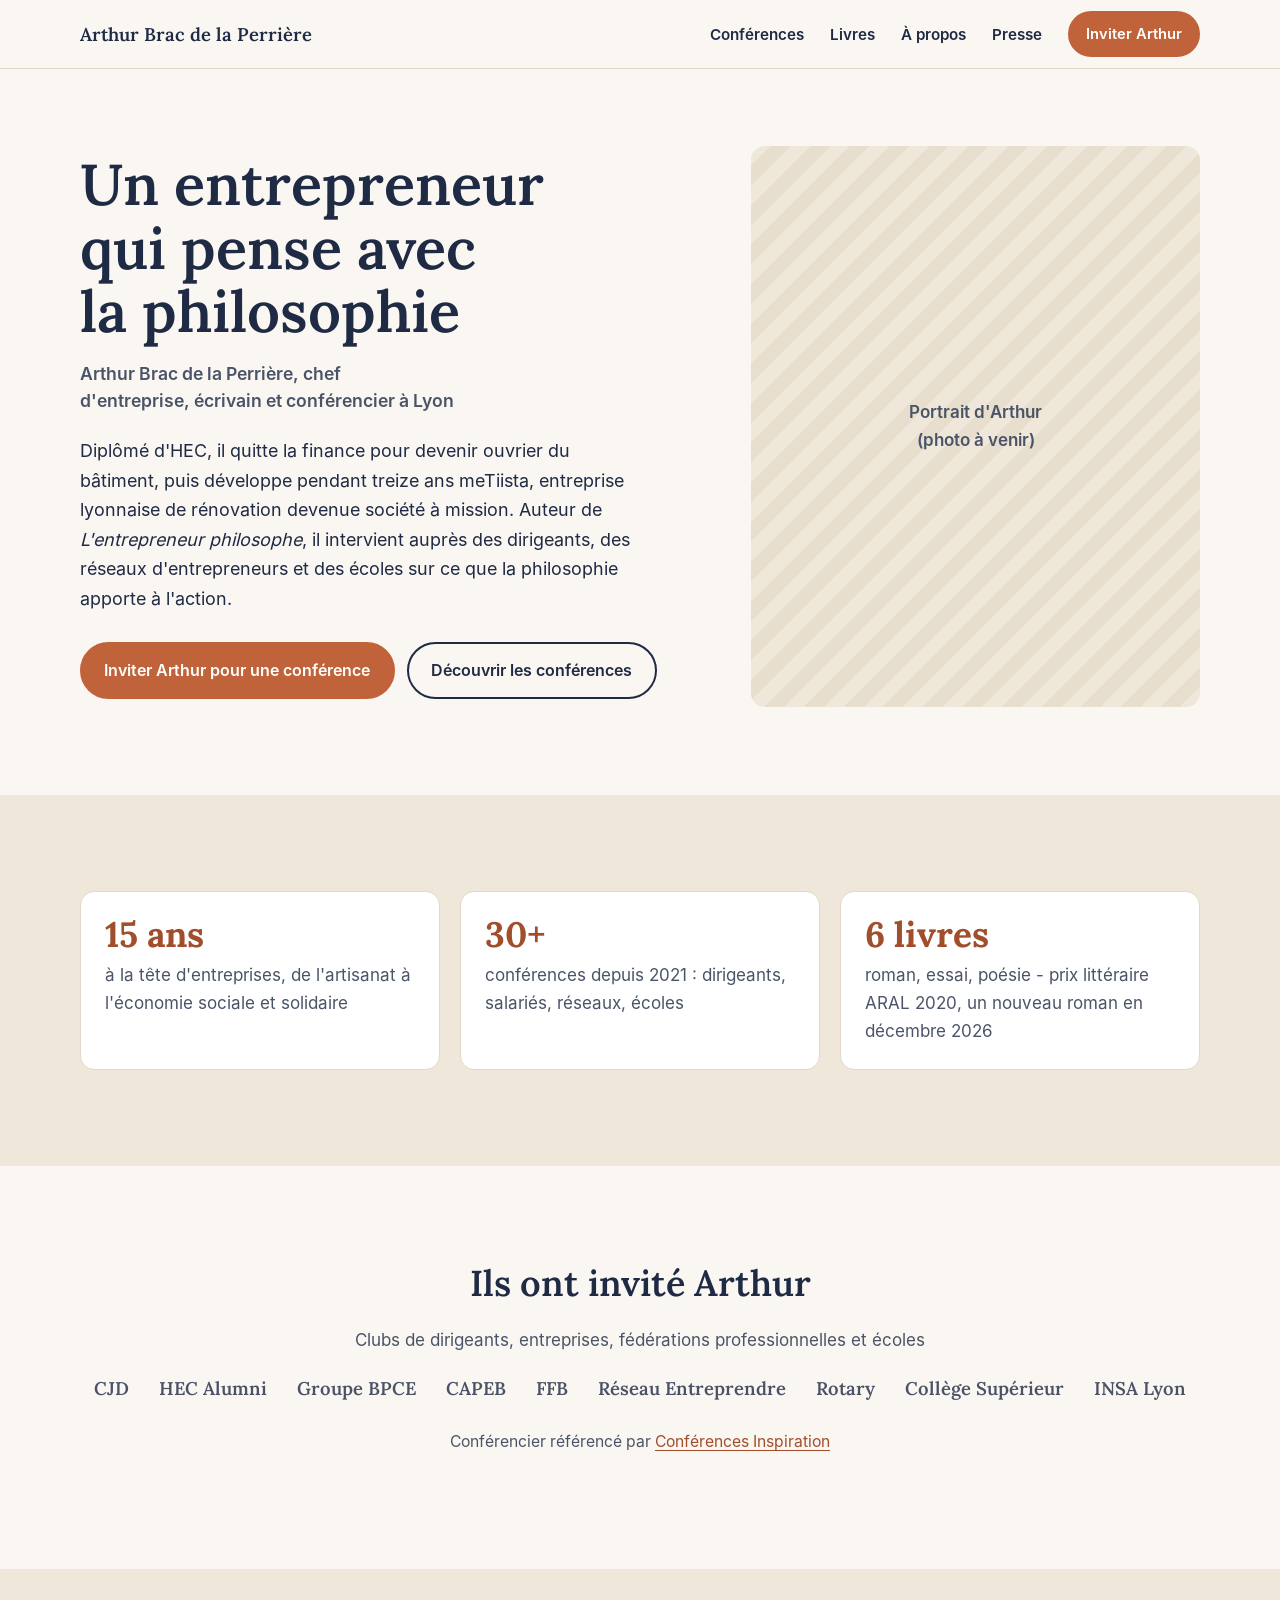
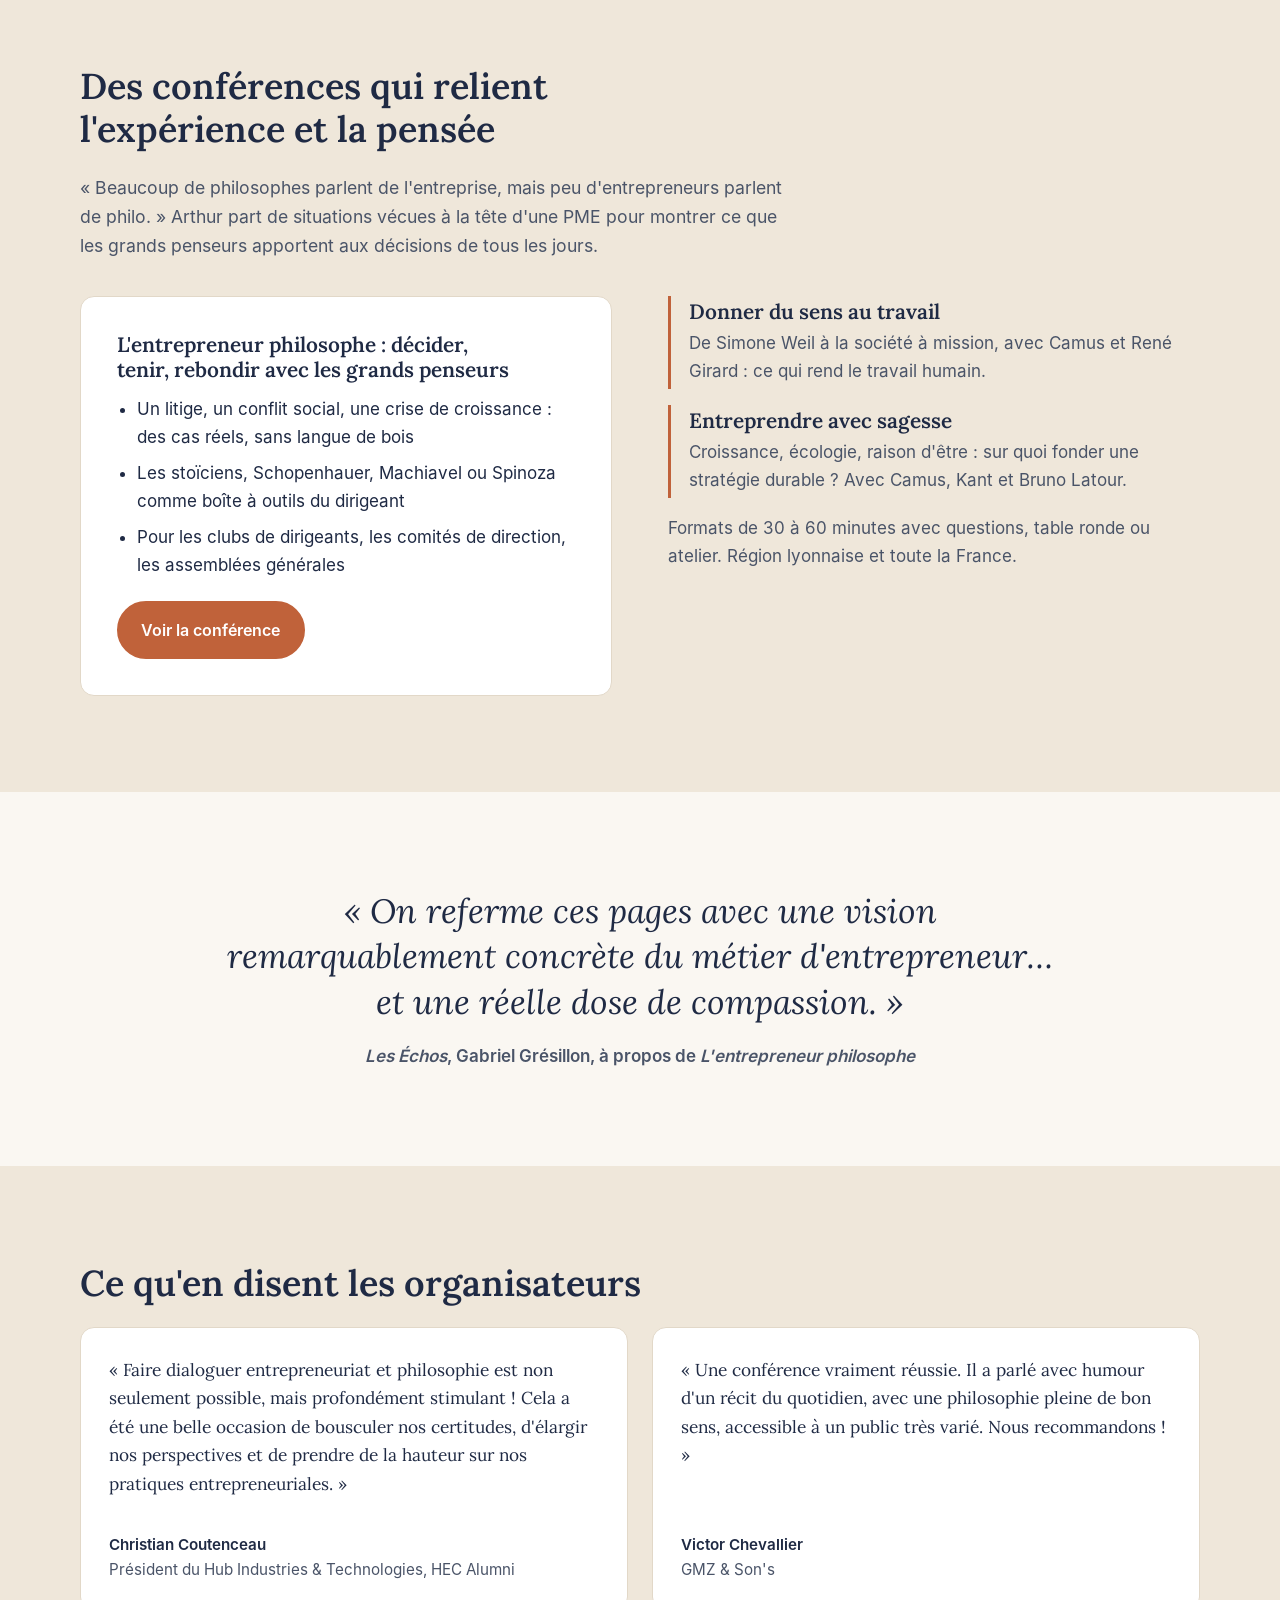
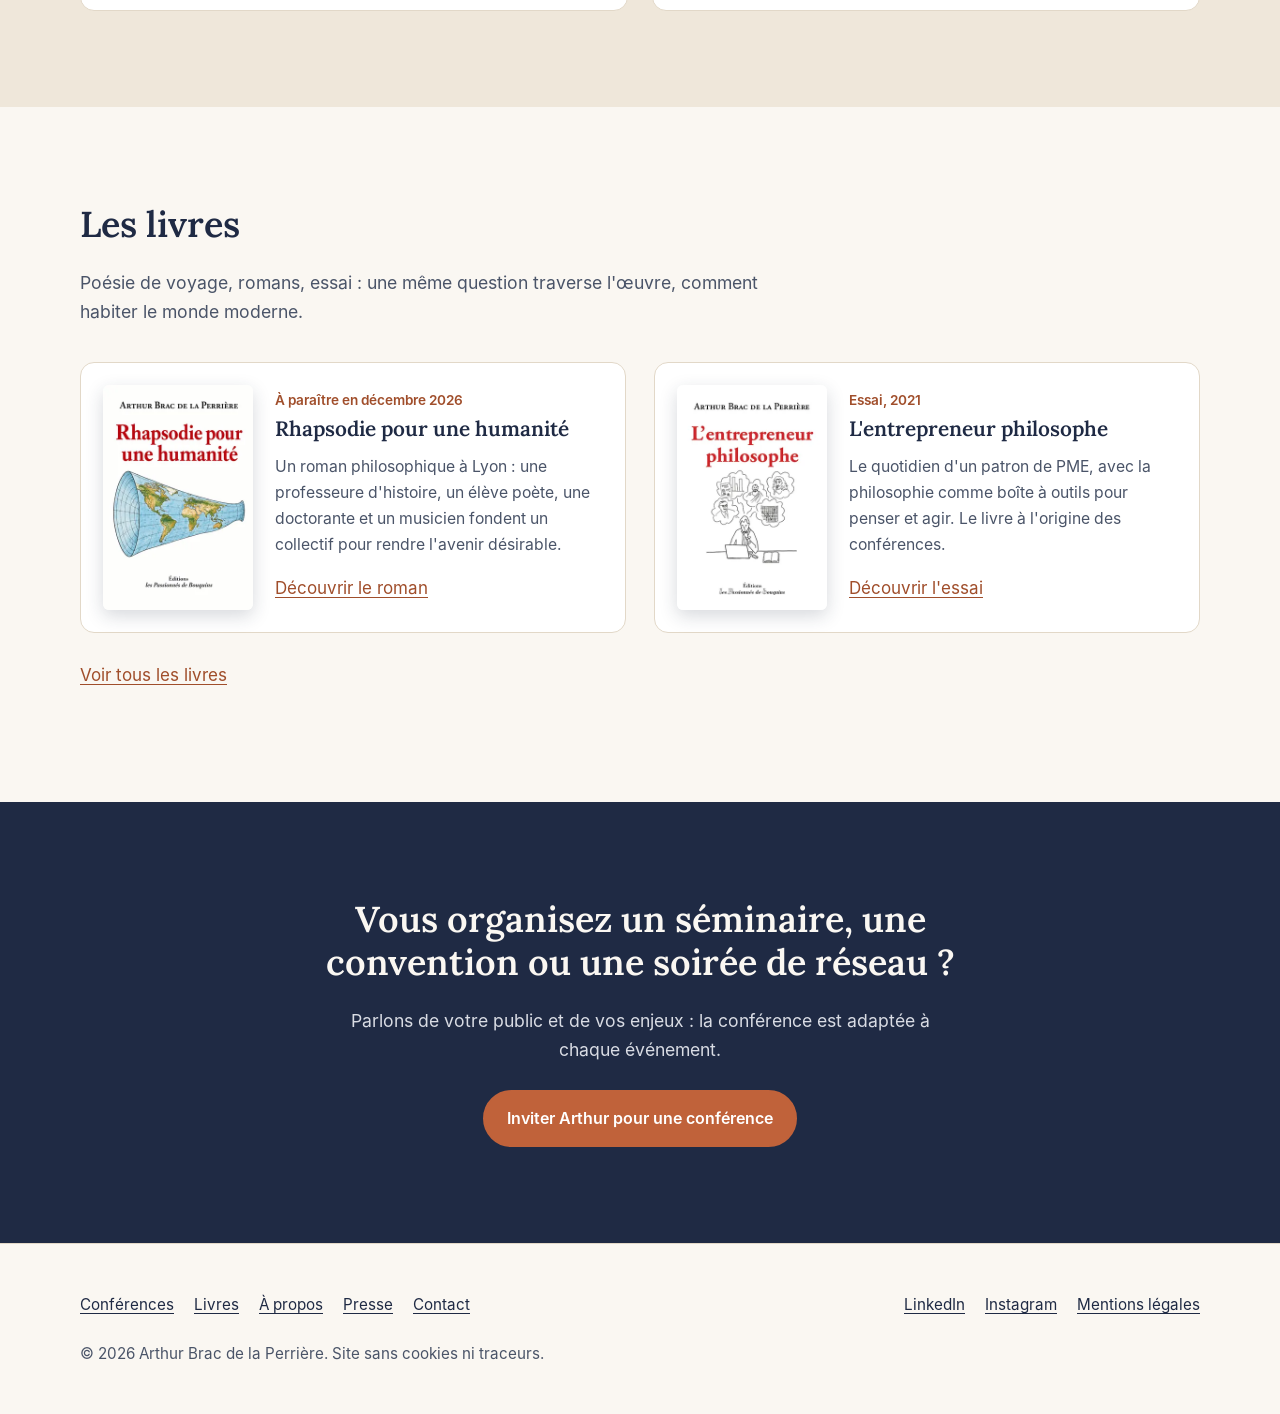
==== index.html @ 1bc0586c "Page d'accueil - première version" ====
<!doctype html>
<html lang="fr">
<head>
  <meta charset="utf-8">
  <meta name="viewport" content="width=device-width, initial-scale=1">
  <title>Arthur Brac de la Perrière - Conférencier philosophie et entreprise, Lyon</title>
  <meta name="description" content="Chef d'entreprise, écrivain et conférencier à Lyon, Arthur Brac de la Perrière intervient auprès des dirigeants et des équipes : philosophie et entreprise, sens au travail, entrepreneuriat.">
  <link rel="canonical" href="https://arthurbrac.fr/">

  <!-- Aperçu sur les réseaux sociaux (Open Graph) -->
  <meta property="og:type" content="website">
  <meta property="og:locale" content="fr_FR">
  <meta property="og:site_name" content="Arthur Brac de la Perrière">
  <meta property="og:title" content="Arthur Brac de la Perrière - Un entrepreneur qui pense avec la philosophie">
  <meta property="og:description" content="Conférences pour les dirigeants et les équipes : philosophie et entreprise, sens au travail, entrepreneuriat. Lyon et toute la France.">
  <meta property="og:url" content="https://arthurbrac.fr/">
  <meta property="og:image" content="https://arthurbrac.fr/assets/img/partage.jpg">
  <meta name="twitter:card" content="summary_large_image">

  <link rel="preload" href="assets/fonts/lora-var.woff" as="font" type="font/woff" crossorigin>
  <link rel="stylesheet" href="assets/css/style.css">
  <link rel="icon" href="assets/img/favicon.svg" type="image/svg+xml">

  <!-- Données structurées pour Google (schema.org) -->
  <script type="application/ld+json">
  {
    "@context": "https://schema.org",
    "@type": "Person",
    "@id": "https://arthurbrac.fr/#arthur",
    "name": "Arthur Brac de la Perrière",
    "url": "https://arthurbrac.fr/",
    "image": "https://arthurbrac.fr/assets/img/portrait.jpg",
    "jobTitle": "Chef d'entreprise, écrivain et conférencier",
    "description": "Entrepreneur, écrivain et conférencier lyonnais. Il intervient auprès des dirigeants, des réseaux d'entrepreneurs et des écoles sur ce que la philosophie apporte à l'action.",
    "alumniOf": { "@type": "CollegeOrUniversity", "name": "HEC Paris" },
    "address": { "@type": "PostalAddress", "addressLocality": "Lyon", "addressCountry": "FR" },
    "award": "Prix littéraire ARAL 2020 pour La pierre intérieure",
    "knowsAbout": ["Philosophie et entreprise", "Sens au travail", "Entrepreneuriat", "Société à mission", "Management"],
    "sameAs": [
      "https://www.linkedin.com/in/arthurbrac/",
      "https://www.instagram.com/arthurbrac/",
      "https://www.babelio.com/auteur/Arthur-Brac-de-La-Perriere/520007",
      "https://www.conferences-inspiration.com/conferenciers/arthur-brac-de-la-perriere/"
    ]
  }
  </script>
</head>
<body>
  <a class="lien-evitement" href="#contenu">Aller au contenu</a>

  <header class="entete">
    <div class="conteneur entete__barre">
      <a class="marque" href="./">Arthur Brac de la Perrière</a>
      <button class="menu-bouton" type="button" aria-expanded="false" aria-controls="menu">Menu</button>
      <nav class="nav" id="menu" aria-label="Menu principal">
        <ul>
          <li><a href="conferences/">Conférences</a></li>
          <li><a href="livres/">Livres</a></li>
          <li><a href="a-propos/">À propos</a></li>
          <li><a href="presse/">Presse</a></li>
          <li><a class="bouton" href="contact/">Inviter Arthur</a></li>
        </ul>
      </nav>
    </div>
  </header>

  <main id="contenu">

    <!-- 1. Héros -->
    <section class="heros">
      <div class="conteneur heros__grille">
        <div>
          <p class="heros__accroche">Un entrepreneur qui pense avec la philosophie</p>
          <h1>Arthur Brac de la Perrière, chef d'entreprise, écrivain et conférencier à Lyon</h1>
          <p class="heros__texte">Diplômé d'HEC, il quitte la finance pour devenir ouvrier du bâtiment, puis développe pendant treize ans meTiista, entreprise lyonnaise de rénovation devenue société à mission. Auteur de <em>L'entrepreneur philosophe</em>, il intervient auprès des dirigeants, des réseaux d'entrepreneurs et des écoles sur ce que la philosophie apporte à l'action.</p>
          <div class="heros__actions">
            <a class="bouton" href="contact/">Inviter Arthur pour une conférence</a>
            <a class="bouton bouton--secondaire" href="conferences/">Découvrir les conférences</a>
          </div>
        </div>
        <div class="heros__portrait">
          <!-- PHOTO : remplacer ce bloc par <img src="assets/img/portrait.webp" alt="Portrait d'Arthur Brac de la Perrière" width="800" height="1000"> -->
          <div class="provisoire" role="img" aria-label="Emplacement du portrait">Portrait d'Arthur<br>(photo à venir)</div>
        </div>
      </div>
    </section>

    <!-- 2. Chiffres clés -->
    <section class="section section--sable" aria-labelledby="titre-chiffres">
      <div class="conteneur">
        <h2 id="titre-chiffres" class="visuellement-cache">En quelques chiffres</h2>
        <ul class="chiffres">
          <li><strong>15 ans</strong><span>à la tête d'entreprises, de l'artisanat à l'économie sociale et solidaire</span></li>
          <li><strong>30+</strong><span>conférences depuis 2021 : dirigeants, salariés, réseaux, écoles</span></li>
          <li><strong>6 livres</strong><span>roman, essai, poésie - prix littéraire ARAL 2020, un nouveau roman en décembre 2026</span></li>
        </ul>
      </div>
    </section>

    <!-- 3. Références -->
    <section class="section references" aria-labelledby="titre-references">
      <div class="conteneur">
        <h2 id="titre-references">Ils ont invité Arthur</h2>
        <p>Clubs de dirigeants, entreprises, fédérations professionnelles et écoles</p>
        <ul>
          <li>CJD</li>
          <li>HEC Alumni</li>
          <li>Groupe BPCE</li>
          <li>CAPEB</li>
          <li>FFB</li>
          <li>Réseau Entreprendre</li>
          <li>Rotary</li>
          <li>Collège Supérieur</li>
          <li>INSA Lyon</li>
        </ul>
        <p class="caution">Conférencier référencé par <a href="https://www.conferences-inspiration.com/conferenciers/arthur-brac-de-la-perriere/" rel="noopener">Conférences Inspiration</a></p>
      </div>
    </section>

    <!-- 4. Conférences -->
    <section class="section section--sable" aria-labelledby="titre-conferences">
      <div class="conteneur">
        <div class="section__intro">
          <h2 id="titre-conferences">Des conférences qui relient l'expérience et la pensée</h2>
          <p>« Beaucoup de philosophes parlent de l'entreprise, mais peu d'entrepreneurs parlent de philo. » Arthur part de situations vécues à la tête d'une PME pour montrer ce que les grands penseurs apportent aux décisions de tous les jours.</p>
        </div>
        <div class="phare">
          <article class="phare__carte">
            <h3>L'entrepreneur philosophe : décider, tenir, rebondir avec les grands penseurs</h3>
            <ul>
              <li>Un litige, un conflit social, une crise de croissance : des cas réels, sans langue de bois</li>
              <li>Les stoïciens, Schopenhauer, Machiavel ou Spinoza comme boîte à outils du dirigeant</li>
              <li>Pour les clubs de dirigeants, les comités de direction, les assemblées générales</li>
            </ul>
            <a class="bouton" href="conferences/">Voir la conférence</a>
          </article>
          <div class="autres">
            <article>
              <h3>Donner du sens au travail</h3>
              <p>De Simone Weil à la société à mission, avec Camus et René Girard : ce qui rend le travail humain.</p>
            </article>
            <article>
              <h3>Entreprendre avec sagesse</h3>
              <p>Croissance, écologie, raison d'être : sur quoi fonder une stratégie durable ? Avec Camus, Kant et Bruno Latour.</p>
            </article>
            <p>Formats de 30 à 60 minutes avec questions, table ronde ou atelier. Région lyonnaise et toute la France.</p>
          </div>
        </div>
      </div>
    </section>

    <!-- 5. Citation presse -->
    <section class="section" aria-label="Ce qu'en dit la presse">
      <figure class="conteneur citation">
        <blockquote>
          <p>« On referme ces pages avec une vision remarquablement concrète du métier d'entrepreneur… et une réelle dose de compassion. »</p>
        </blockquote>
        <figcaption><cite>Les Échos</cite>, Gabriel Grésillon, à propos de <em>L'entrepreneur philosophe</em></figcaption>
      </figure>
    </section>

    <!-- 6. Témoignages -->
    <section class="section section--sable" aria-labelledby="titre-temoignages">
      <div class="conteneur">
        <h2 id="titre-temoignages">Ce qu'en disent les organisateurs</h2>
        <div class="temoignages">
          <figure class="temoignage">
            <blockquote><p>« Faire dialoguer entrepreneuriat et philosophie est non seulement possible, mais profondément stimulant ! Cela a été une belle occasion de bousculer nos certitudes, d'élargir nos perspectives et de prendre de la hauteur sur nos pratiques entrepreneuriales. »</p></blockquote>
            <figcaption><strong>Christian Coutenceau</strong>Président du Hub Industries &amp; Technologies, HEC Alumni</figcaption>
          </figure>
          <figure class="temoignage">
            <blockquote><p>« Une conférence vraiment réussie. Il a parlé avec humour d'un récit du quotidien, avec une philosophie pleine de bon sens, accessible à un public très varié. Nous recommandons ! »</p></blockquote>
            <figcaption><strong>Victor Chevallier</strong>GMZ &amp; Son's</figcaption>
          </figure>
        </div>
      </div>
    </section>

    <!-- 7. Livres -->
    <section class="section" aria-labelledby="titre-livres">
      <div class="conteneur">
        <div class="section__intro">
          <h2 id="titre-livres">Les livres</h2>
          <p>Poésie de voyage, romans, essai : une même question traverse l'œuvre, comment habiter le monde moderne.</p>
        </div>
        <div class="livres-apercu">
          <article class="livre-carte">
            <img src="assets/img/livres/rhapsodie-pour-une-humanite-320.webp" alt="Couverture de Rhapsodie pour une humanité" width="320" height="480" loading="lazy">
            <div>
              <span class="etiquette">À paraître en décembre 2026</span>
              <h3>Rhapsodie pour une humanité</h3>
              <p>Un roman philosophique à Lyon : une professeure d'histoire, un élève poète, une doctorante et un musicien fondent un collectif pour rendre l'avenir désirable.</p>
              <a href="livres/rhapsodie-pour-une-humanite/">Découvrir le roman</a>
            </div>
          </article>
          <article class="livre-carte">
            <img src="assets/img/livres/l-entrepreneur-philosophe-320.webp" alt="Couverture de L'entrepreneur philosophe" width="320" height="480" loading="lazy">
            <div>
              <span class="etiquette">Essai, 2021</span>
              <h3>L'entrepreneur philosophe</h3>
              <p>Le quotidien d'un patron de PME, avec la philosophie comme boîte à outils pour penser et agir. Le livre à l'origine des conférences.</p>
              <a href="livres/l-entrepreneur-philosophe/">Découvrir l'essai</a>
            </div>
          </article>
        </div>
        <p style="margin-top:28px"><a href="livres/">Voir tous les livres</a></p>
      </div>
    </section>

    <!-- 8. Appel final -->
    <section class="section appel" aria-labelledby="titre-appel">
      <div class="conteneur">
        <h2 id="titre-appel">Vous organisez un séminaire, une convention ou une soirée de réseau ?</h2>
        <p>Parlons de votre public et de vos enjeux : la conférence est adaptée à chaque événement.</p>
        <a class="bouton" href="contact/">Inviter Arthur pour une conférence</a>
      </div>
    </section>

  </main>

  <footer class="pied">
    <div class="conteneur">
      <div class="pied__grille">
        <ul>
          <li><a href="conferences/">Conférences</a></li>
          <li><a href="livres/">Livres</a></li>
          <li><a href="a-propos/">À propos</a></li>
          <li><a href="presse/">Presse</a></li>
          <li><a href="contact/">Contact</a></li>
        </ul>
        <ul>
          <li><a href="https://www.linkedin.com/in/arthurbrac/" rel="noopener">LinkedIn</a></li>
          <li><a href="https://www.instagram.com/arthurbrac/" rel="noopener">Instagram</a></li>
          <li><a href="mentions-legales/">Mentions légales</a></li>
        </ul>
      </div>
      <p class="pied__mention">© 2026 Arthur Brac de la Perrière. Site sans cookies ni traceurs.</p>
    </div>
  </footer>

  <script src="assets/js/menu.js" defer></script>
</body>
</html>
---- assets/css/style.css ----
/* =========================================================
   Site d'Arthur Brac de la Perrière - feuille de style
   Pour changer une couleur du site : modifier les valeurs
   dans le bloc :root ci-dessous, elles s'appliquent partout.
   ========================================================= */

@font-face {
  font-family: "Lora";
  src: url("../fonts/lora-var.woff") format("woff");
  font-weight: 400 700;
  font-style: normal;
  font-display: swap;
}
@font-face {
  font-family: "Lora";
  src: url("../fonts/lora-italic-var.woff") format("woff");
  font-weight: 400 700;
  font-style: italic;
  font-display: swap;
}
@font-face {
  font-family: "Inter";
  src: url("../fonts/inter-400.woff") format("woff");
  font-weight: 400;
  font-style: normal;
  font-display: swap;
}
@font-face {
  font-family: "Inter";
  src: url("../fonts/inter-600.woff") format("woff");
  font-weight: 600;
  font-style: normal;
  font-display: swap;
}

:root {
  --papier: #FAF7F2;      /* fond général */
  --sable: #EFE7DA;       /* fond des sections alternées */
  --encre: #1F2A44;       /* texte et titres */
  --encre-douce: #4A5468; /* texte secondaire */
  --accent: #C0623A;      /* terracotta : boutons et liens forts */
  --accent-fonce: #A04E2B;
  --trait: #E2D8C8;       /* filets et bordures */
  --blanc: #FFFFFF;

  --serif: "Lora", Georgia, "Times New Roman", serif;
  --sans: "Inter", system-ui, -apple-system, "Segoe UI", Roboto, Arial, sans-serif;

  --largeur: 1120px;
  --rayon: 14px;
}

*, *::before, *::after { box-sizing: border-box; }

html { -webkit-text-size-adjust: 100%; scroll-behavior: smooth; }
@media (prefers-reduced-motion: reduce) { html { scroll-behavior: auto; } }

body {
  margin: 0;
  background: var(--papier);
  color: var(--encre);
  font-family: var(--sans);
  font-size: 1.0625rem;
  line-height: 1.65;
}

img { max-width: 100%; height: auto; display: block; }

a { color: var(--accent-fonce); text-underline-offset: 3px; }
a:hover { color: var(--accent); }

:focus-visible { outline: 3px solid var(--accent); outline-offset: 3px; border-radius: 4px; }

h1, h2, h3 {
  font-family: var(--serif);
  font-weight: 600;
  line-height: 1.2;
  color: var(--encre);
  margin: 0 0 0.6em;
  text-wrap: balance;
}
h2 { font-size: clamp(1.6rem, 1.2rem + 1.6vw, 2.25rem); }
h3 { font-size: 1.3rem; }
p { margin: 0 0 1em; }

.conteneur { width: min(var(--largeur), 100% - 32px); margin-inline: auto; }

.lien-evitement {
  position: absolute; left: -999px; top: 8px;
  background: var(--encre); color: var(--blanc); padding: 8px 14px; border-radius: 8px; z-index: 100;
}
.lien-evitement:focus { left: 8px; }

/* ---------- Boutons ---------- */
.bouton {
  display: inline-block;
  font-family: var(--sans);
  font-weight: 600;
  font-size: 1rem;
  text-decoration: none;
  padding: 0.85em 1.4em;
  border-radius: 999px;
  border: 2px solid var(--accent);
  background: var(--accent);
  color: var(--blanc);
  transition: background 0.15s, border-color 0.15s;
}
.bouton:hover { background: var(--accent-fonce); border-color: var(--accent-fonce); color: var(--blanc); }
.bouton--secondaire { background: transparent; color: var(--encre); border-color: var(--encre); }
.bouton--secondaire:hover { background: var(--encre); border-color: var(--encre); color: var(--blanc); }

/* ---------- En-tête ---------- */
.entete {
  position: sticky; top: 0; z-index: 50;
  background: rgba(250, 247, 242, 0.96);
  border-bottom: 1px solid var(--trait);
}
.entete__barre {
  display: flex; align-items: center; justify-content: space-between; gap: 16px;
  min-height: 68px;
}
.marque {
  font-family: var(--serif); font-weight: 600; font-size: 1.15rem;
  color: var(--encre); text-decoration: none; line-height: 1.2;
}
.marque:hover { color: var(--encre); }
.nav ul { list-style: none; margin: 0; padding: 0; display: flex; gap: 26px; align-items: center; }
.nav a { color: var(--encre); text-decoration: none; font-weight: 600; font-size: 0.95rem; }
.nav a:hover, .nav a[aria-current="page"] { color: var(--accent-fonce); }
.nav .bouton { color: var(--blanc); padding: 0.6em 1.1em; font-size: 0.92rem; }

.menu-bouton {
  display: none;
  background: none; border: 2px solid var(--encre); border-radius: 10px;
  padding: 8px 12px; font: 600 0.9rem var(--sans); color: var(--encre); cursor: pointer;
}

@media (max-width: 880px) {
  .menu-bouton { display: block; }
  .nav { display: none; position: absolute; left: 0; right: 0; top: 100%;
         background: var(--papier); border-bottom: 1px solid var(--trait); }
  .nav.ouvert { display: block; }
  .nav ul { flex-direction: column; align-items: stretch; gap: 0; padding: 8px 16px 18px; }
  .nav li a { display: block; padding: 12px 4px; font-size: 1.05rem; border-bottom: 1px solid var(--trait); }
  .nav li:last-child a { border: 2px solid var(--accent); margin-top: 14px; text-align: center; }
}

/* ---------- Sections ---------- */
.section { padding: clamp(56px, 8vw, 96px) 0; }
.section--sable { background: var(--sable); }
.section__intro { max-width: 720px; margin-bottom: 36px; }
.section__intro p { color: var(--encre-douce); font-size: 1.1rem; }

/* ---------- Héros (accueil) ---------- */
.heros { padding: clamp(40px, 6vw, 80px) 0 clamp(48px, 7vw, 88px); }
.heros__grille { display: grid; grid-template-columns: 1.15fr 0.85fr; gap: clamp(28px, 5vw, 64px); align-items: center; }
.heros__accroche {
  font-family: var(--serif); font-weight: 600;
  font-size: clamp(2.1rem, 1.3rem + 3.4vw, 3.6rem);
  line-height: 1.1; margin: 0 0 18px; text-wrap: balance;
}
.heros h1 {
  font-family: var(--sans); font-weight: 600; font-size: 1.1rem;
  color: var(--encre-douce); margin: 0 0 22px; line-height: 1.5;
}
.heros__texte { font-size: 1.12rem; max-width: 560px; }
.heros__actions { display: flex; flex-wrap: wrap; gap: 12px; margin-top: 28px; }
.heros__portrait img, .heros__portrait .provisoire {
  width: 100%; aspect-ratio: 4 / 5; object-fit: cover; border-radius: var(--rayon);
}
.provisoire {
  display: grid; place-items: center; text-align: center; padding: 24px;
  background: repeating-linear-gradient(135deg, var(--sable), var(--sable) 14px, #E8DECD 14px, #E8DECD 28px);
  color: var(--encre-douce); font-weight: 600;
}
@media (max-width: 880px) {
  .heros__grille { grid-template-columns: 1fr; }
  .heros__portrait { order: -1; max-width: 240px; }
}

/* ---------- Chiffres clés ---------- */
.chiffres { display: grid; grid-template-columns: repeat(3, 1fr); gap: 20px; margin: 0; padding: 0; list-style: none; }
.chiffres li { background: var(--blanc); border: 1px solid var(--trait); border-radius: var(--rayon); padding: 24px; }
.chiffres strong { display: block; font-family: var(--serif); font-size: 2.2rem; color: var(--accent-fonce); line-height: 1.1; margin-bottom: 6px; }
.chiffres span { color: var(--encre-douce); }
@media (max-width: 720px) { .chiffres { grid-template-columns: 1fr; } }

/* ---------- Références (bandeau de noms) ---------- */
.references { text-align: center; }
.references p { color: var(--encre-douce); margin-bottom: 18px; }
.references ul { list-style: none; margin: 0; padding: 0; display: flex; flex-wrap: wrap; justify-content: center; gap: 12px 30px; }
.references li { font-family: var(--serif); font-size: 1.15rem; font-weight: 600; color: var(--encre); opacity: 0.8; }
.caution { margin-top: 26px; font-size: 0.98rem; }

/* ---------- Bloc conférence phare ---------- */
.phare { display: grid; grid-template-columns: 1fr 1fr; gap: clamp(28px, 5vw, 56px); align-items: start; }
.phare__carte { background: var(--blanc); border: 1px solid var(--trait); border-radius: var(--rayon); padding: clamp(24px, 4vw, 36px); }
.phare__carte ul { padding-left: 1.2em; margin: 0 0 22px; }
.phare__carte li { margin-bottom: 8px; }
.autres { display: grid; gap: 16px; }
.autres article { border-left: 3px solid var(--accent); padding: 4px 0 4px 18px; }
.autres h3 { margin-bottom: 4px; }
.autres p { color: var(--encre-douce); margin: 0; }
@media (max-width: 880px) { .phare { grid-template-columns: 1fr; } }

/* ---------- Citations ---------- */
.citation { max-width: 860px; margin: 0 auto; text-align: center; }
.citation blockquote { margin: 0; }
.citation p {
  font-family: var(--serif); font-style: italic;
  font-size: clamp(1.4rem, 1rem + 1.8vw, 2.1rem); line-height: 1.35; margin-bottom: 18px;
}
.citation figcaption { font-weight: 600; color: var(--encre-douce); }

.temoignages { display: grid; grid-template-columns: 1fr 1fr; gap: 24px; }
.temoignage { background: var(--blanc); border: 1px solid var(--trait); border-radius: var(--rayon); padding: 28px; margin: 0; display: flex; flex-direction: column; }
.temoignage blockquote { margin: 0 0 16px; }
.temoignage p { font-family: var(--serif); font-size: 1.08rem; }
.temoignage figcaption { margin-top: auto; font-size: 0.95rem; color: var(--encre-douce); }
.temoignage figcaption strong { color: var(--encre); display: block; }
@media (max-width: 760px) { .temoignages { grid-template-columns: 1fr; } }

/* ---------- Livres (aperçu) ---------- */
.livres-apercu { display: grid; grid-template-columns: 1fr 1fr; gap: 28px; }
.livre-carte { display: grid; grid-template-columns: 150px 1fr; gap: 22px; align-items: start; background: var(--blanc); border: 1px solid var(--trait); border-radius: var(--rayon); padding: 22px; }
.livre-carte img { border-radius: 6px; box-shadow: 0 6px 18px rgba(31, 42, 68, 0.18); }
.livre-carte .etiquette { display: inline-block; font-size: 0.85rem; font-weight: 600; color: var(--accent-fonce); margin-bottom: 6px; }
.livre-carte p { color: var(--encre-douce); font-size: 0.98rem; }
@media (max-width: 860px) { .livres-apercu { grid-template-columns: 1fr; } }
@media (max-width: 460px) { .livre-carte { grid-template-columns: 1fr; } .livre-carte img { max-width: 170px; } }

/* ---------- Appel final ---------- */
.appel { background: var(--encre); color: var(--papier); text-align: center; }
.appel h2 { color: var(--papier); }
.appel p { max-width: 640px; margin: 0 auto 26px; color: #D9DCE4; font-size: 1.1rem; }

/* ---------- Pied de page ---------- */
.pied { padding: 48px 0 32px; border-top: 1px solid var(--trait); font-size: 0.95rem; }
.pied__grille { display: flex; flex-wrap: wrap; justify-content: space-between; gap: 24px; }
.pied ul { list-style: none; margin: 0; padding: 0; display: flex; flex-wrap: wrap; gap: 8px 20px; }
.pied a { color: var(--encre); }
.pied__mention { color: var(--encre-douce); margin-top: 24px; }

/* Texte lu par Google et les lecteurs d'écran, mais invisible à l'écran */
.visuellement-cache {
  position: absolute !important; width: 1px; height: 1px; padding: 0; margin: -1px;
  overflow: hidden; clip: rect(0 0 0 0); white-space: nowrap; border: 0;
}
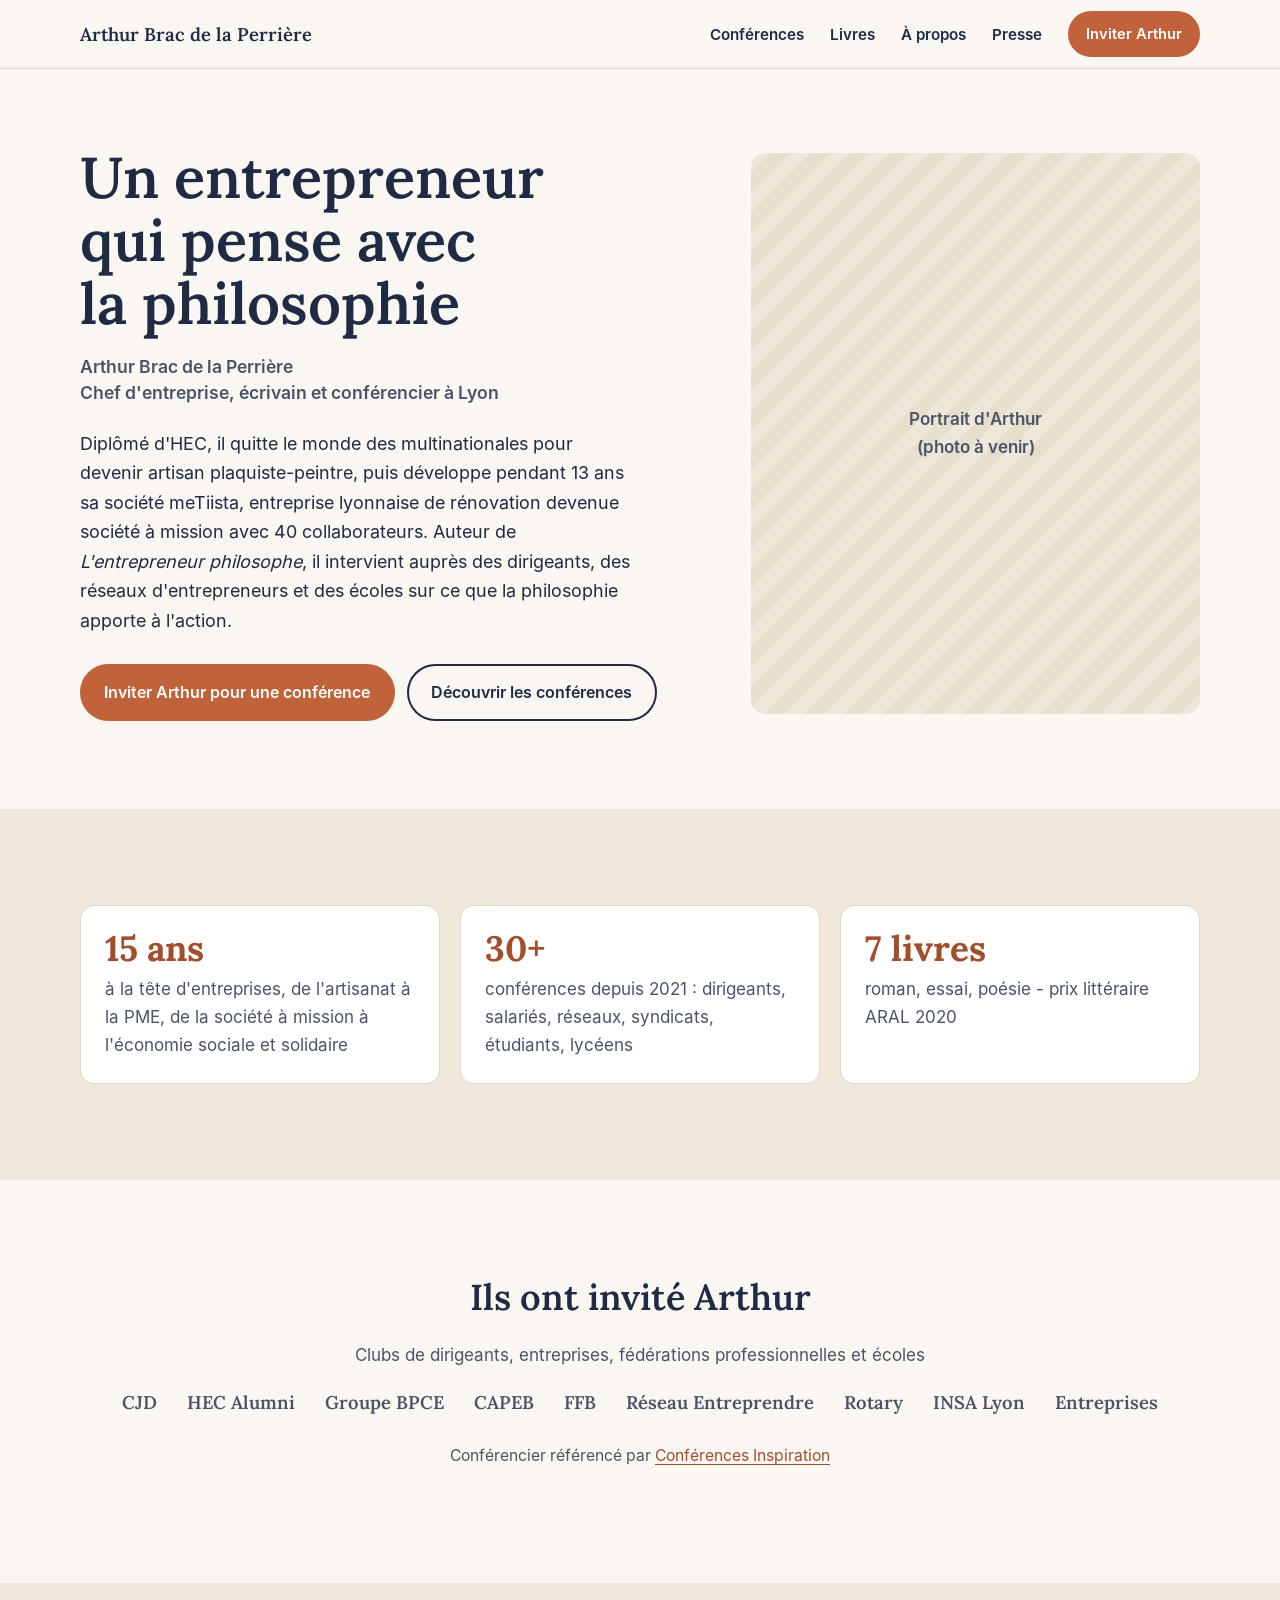
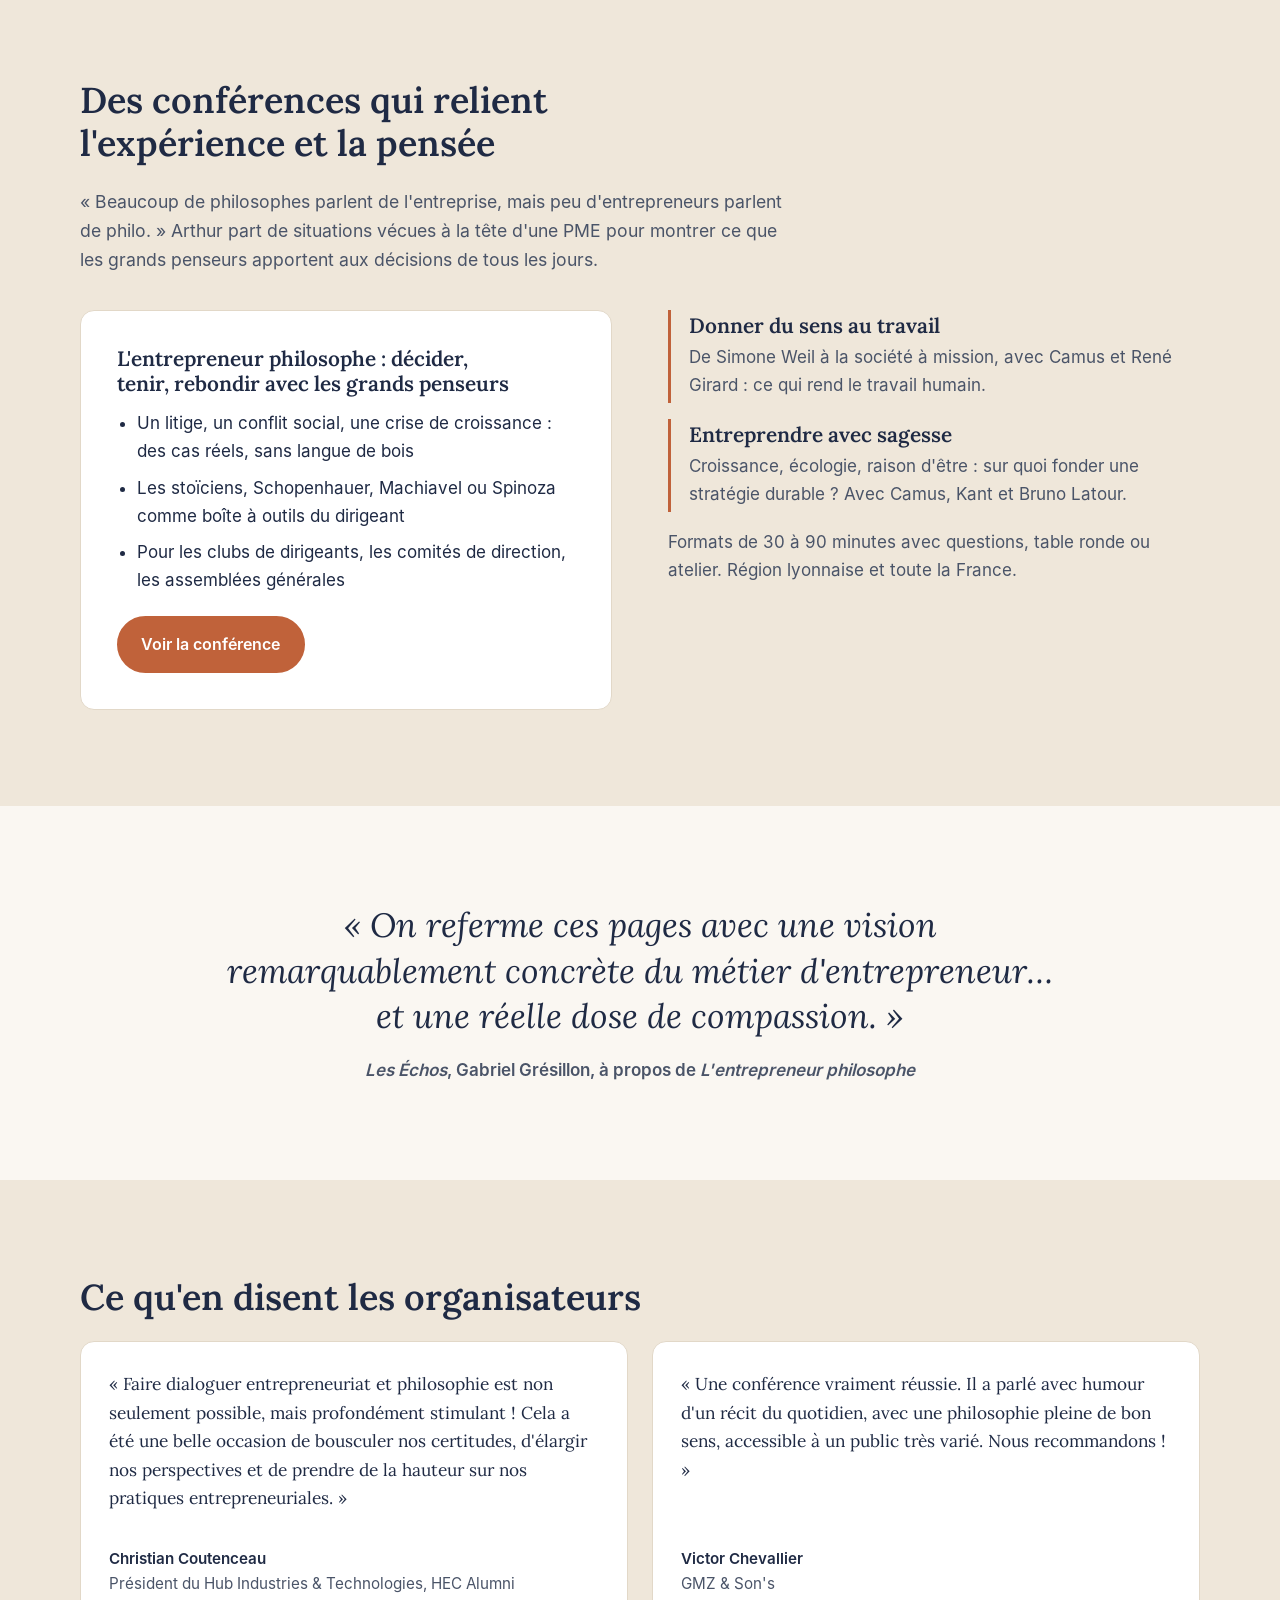
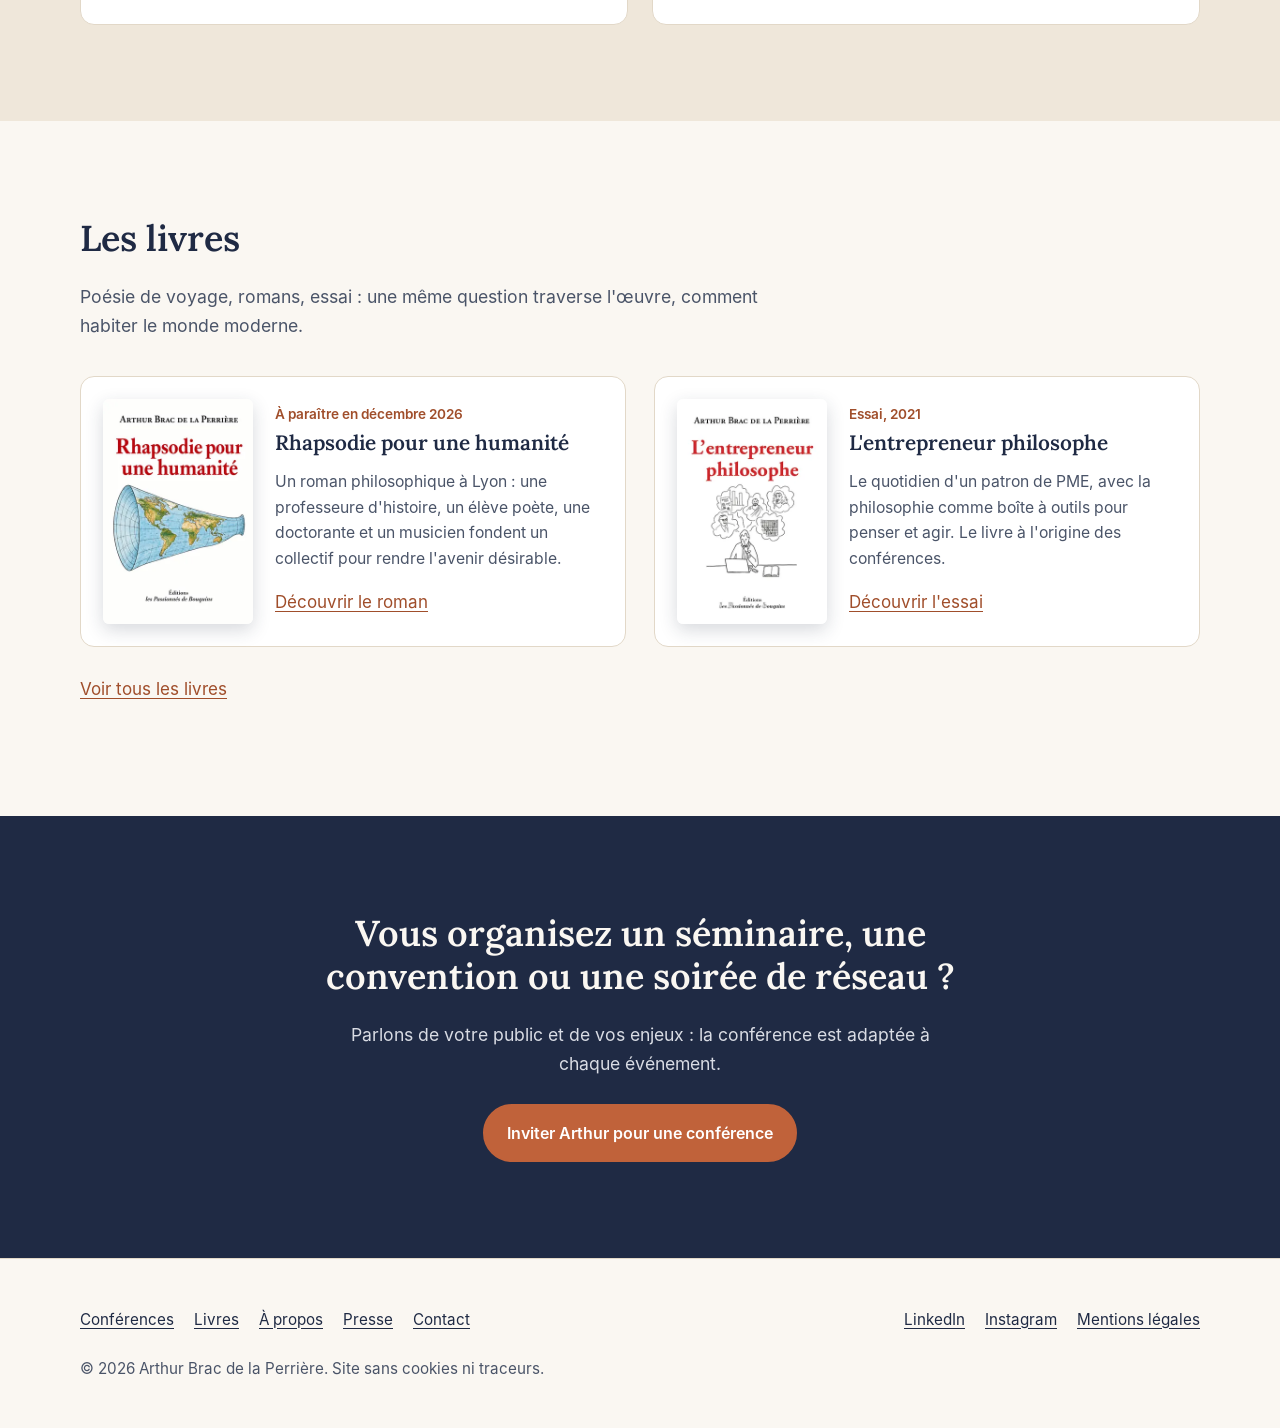
==== commit d1d24508: "Accueil : corrections de textes d'Arthur" ====
--- a/index.html
+++ b/index.html
@@ -71,8 +71,8 @@
       <div class="conteneur heros__grille">
         <div>
           <p class="heros__accroche">Un entrepreneur qui pense avec la philosophie</p>
-          <h1>Arthur Brac de la Perrière, chef d'entreprise, écrivain et conférencier à Lyon</h1>
-          <p class="heros__texte">Diplômé d'HEC, il quitte la finance pour devenir ouvrier du bâtiment, puis développe pendant treize ans meTiista, entreprise lyonnaise de rénovation devenue société à mission. Auteur de <em>L'entrepreneur philosophe</em>, il intervient auprès des dirigeants, des réseaux d'entrepreneurs et des écoles sur ce que la philosophie apporte à l'action.</p>
+          <h1>Arthur Brac de la Perrière<br>Chef d'entreprise, écrivain et conférencier à Lyon</h1>
+          <p class="heros__texte">Diplômé d'HEC, il quitte le monde des multinationales pour devenir artisan plaquiste-peintre, puis développe pendant 13 ans sa société meTiista, entreprise lyonnaise de rénovation devenue société à mission avec 40 collaborateurs. Auteur de <em>L'entrepreneur philosophe</em>, il intervient auprès des dirigeants, des réseaux d'entrepreneurs et des écoles sur ce que la philosophie apporte à l'action.</p>
           <div class="heros__actions">
             <a class="bouton" href="contact/">Inviter Arthur pour une conférence</a>
             <a class="bouton bouton--secondaire" href="conferences/">Découvrir les conférences</a>
@@ -90,9 +90,9 @@
       <div class="conteneur">
         <h2 id="titre-chiffres" class="visuellement-cache">En quelques chiffres</h2>
         <ul class="chiffres">
-          <li><strong>15 ans</strong><span>à la tête d'entreprises, de l'artisanat à l'économie sociale et solidaire</span></li>
-          <li><strong>30+</strong><span>conférences depuis 2021 : dirigeants, salariés, réseaux, écoles</span></li>
-          <li><strong>6 livres</strong><span>roman, essai, poésie - prix littéraire ARAL 2020, un nouveau roman en décembre 2026</span></li>
+          <li><strong>15 ans</strong><span>à la tête d'entreprises, de l'artisanat à la PME, de la société à mission à l'économie sociale et solidaire</span></li>
+          <li><strong>30+</strong><span>conférences depuis 2021 : dirigeants, salariés, réseaux, syndicats, étudiants, lycéens</span></li>
+          <li><strong>7 livres</strong><span>roman, essai, poésie - prix littéraire ARAL 2020</span></li>
         </ul>
       </div>
     </section>
@@ -110,8 +110,8 @@
           <li>FFB</li>
           <li>Réseau Entreprendre</li>
           <li>Rotary</li>
-          <li>Collège Supérieur</li>
           <li>INSA Lyon</li>
+          <li>Entreprises</li>
         </ul>
         <p class="caution">Conférencier référencé par <a href="https://www.conferences-inspiration.com/conferenciers/arthur-brac-de-la-perriere/" rel="noopener">Conférences Inspiration</a></p>
       </div>
@@ -143,7 +143,7 @@
               <h3>Entreprendre avec sagesse</h3>
               <p>Croissance, écologie, raison d'être : sur quoi fonder une stratégie durable ? Avec Camus, Kant et Bruno Latour.</p>
             </article>
-            <p>Formats de 30 à 60 minutes avec questions, table ronde ou atelier. Région lyonnaise et toute la France.</p>
+            <p>Formats de 30 à 90 minutes avec questions, table ronde ou atelier. Région lyonnaise et toute la France.</p>
           </div>
         </div>
       </div>
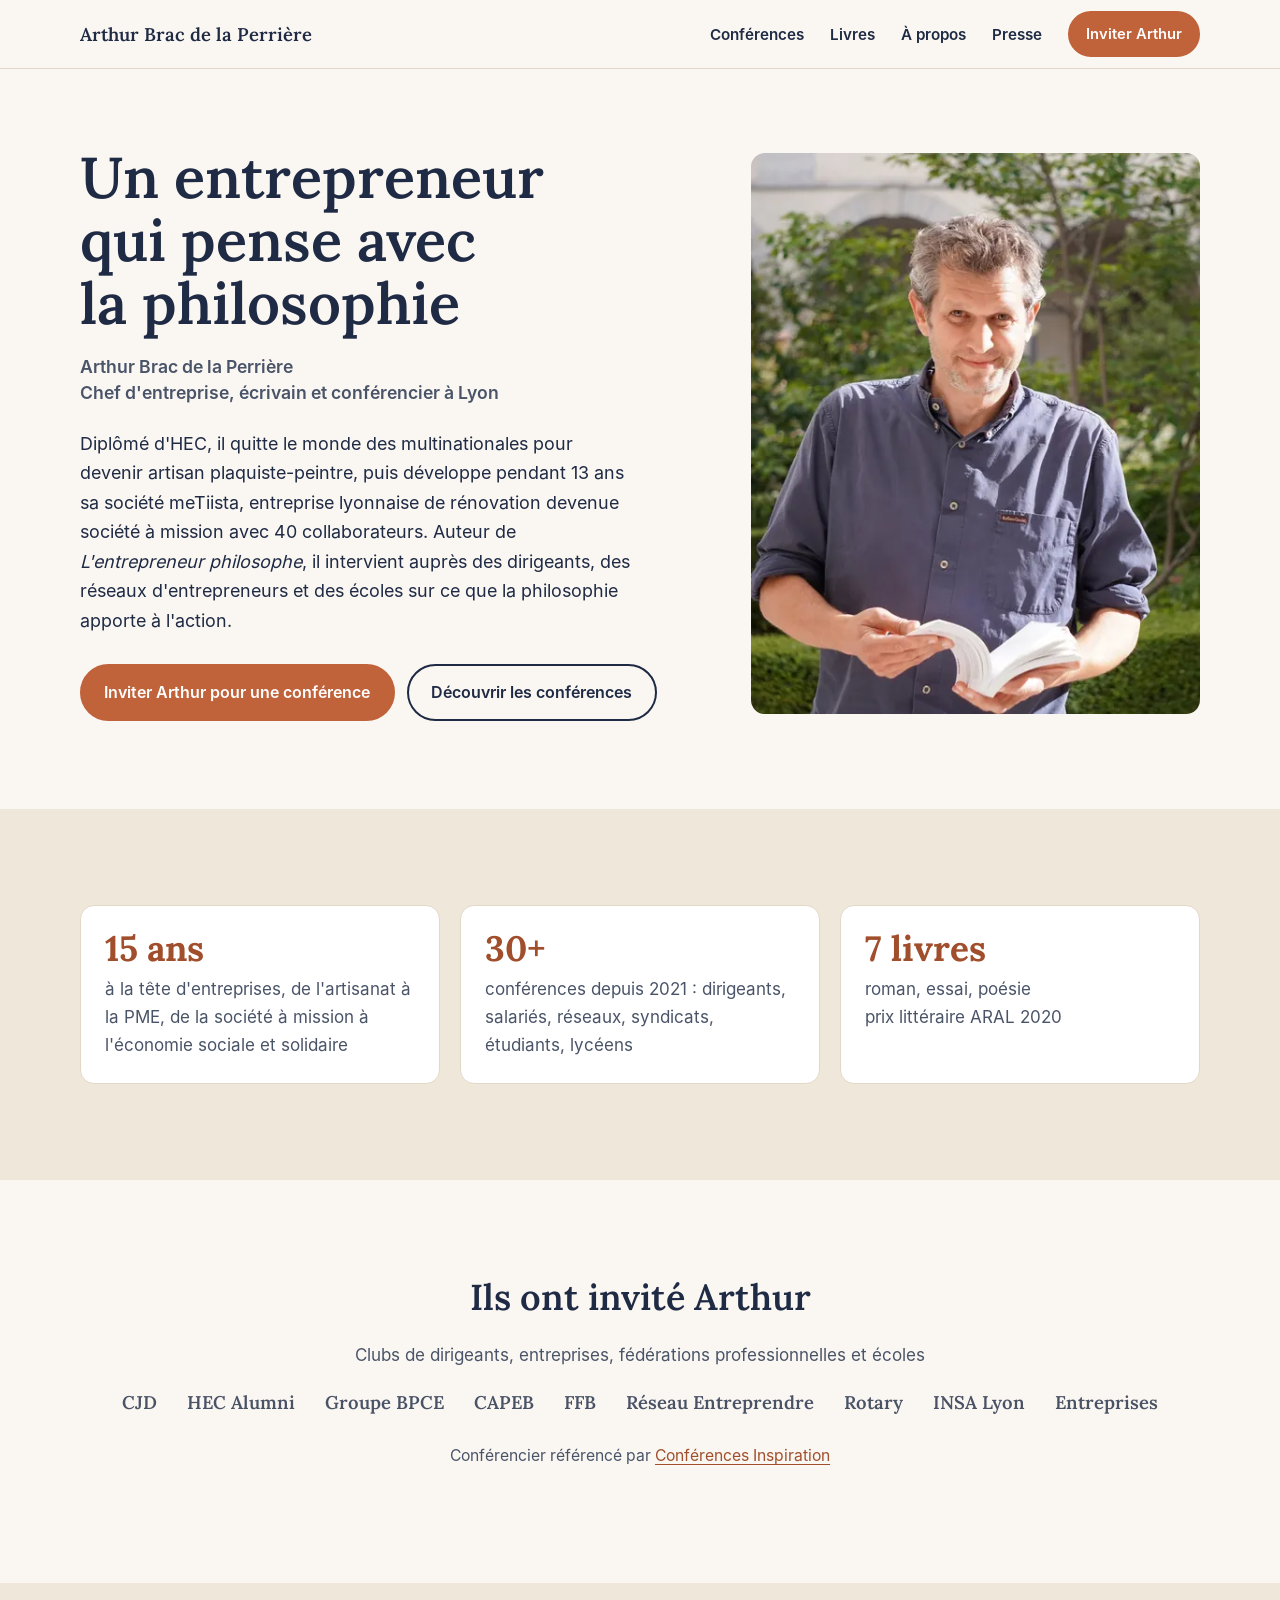
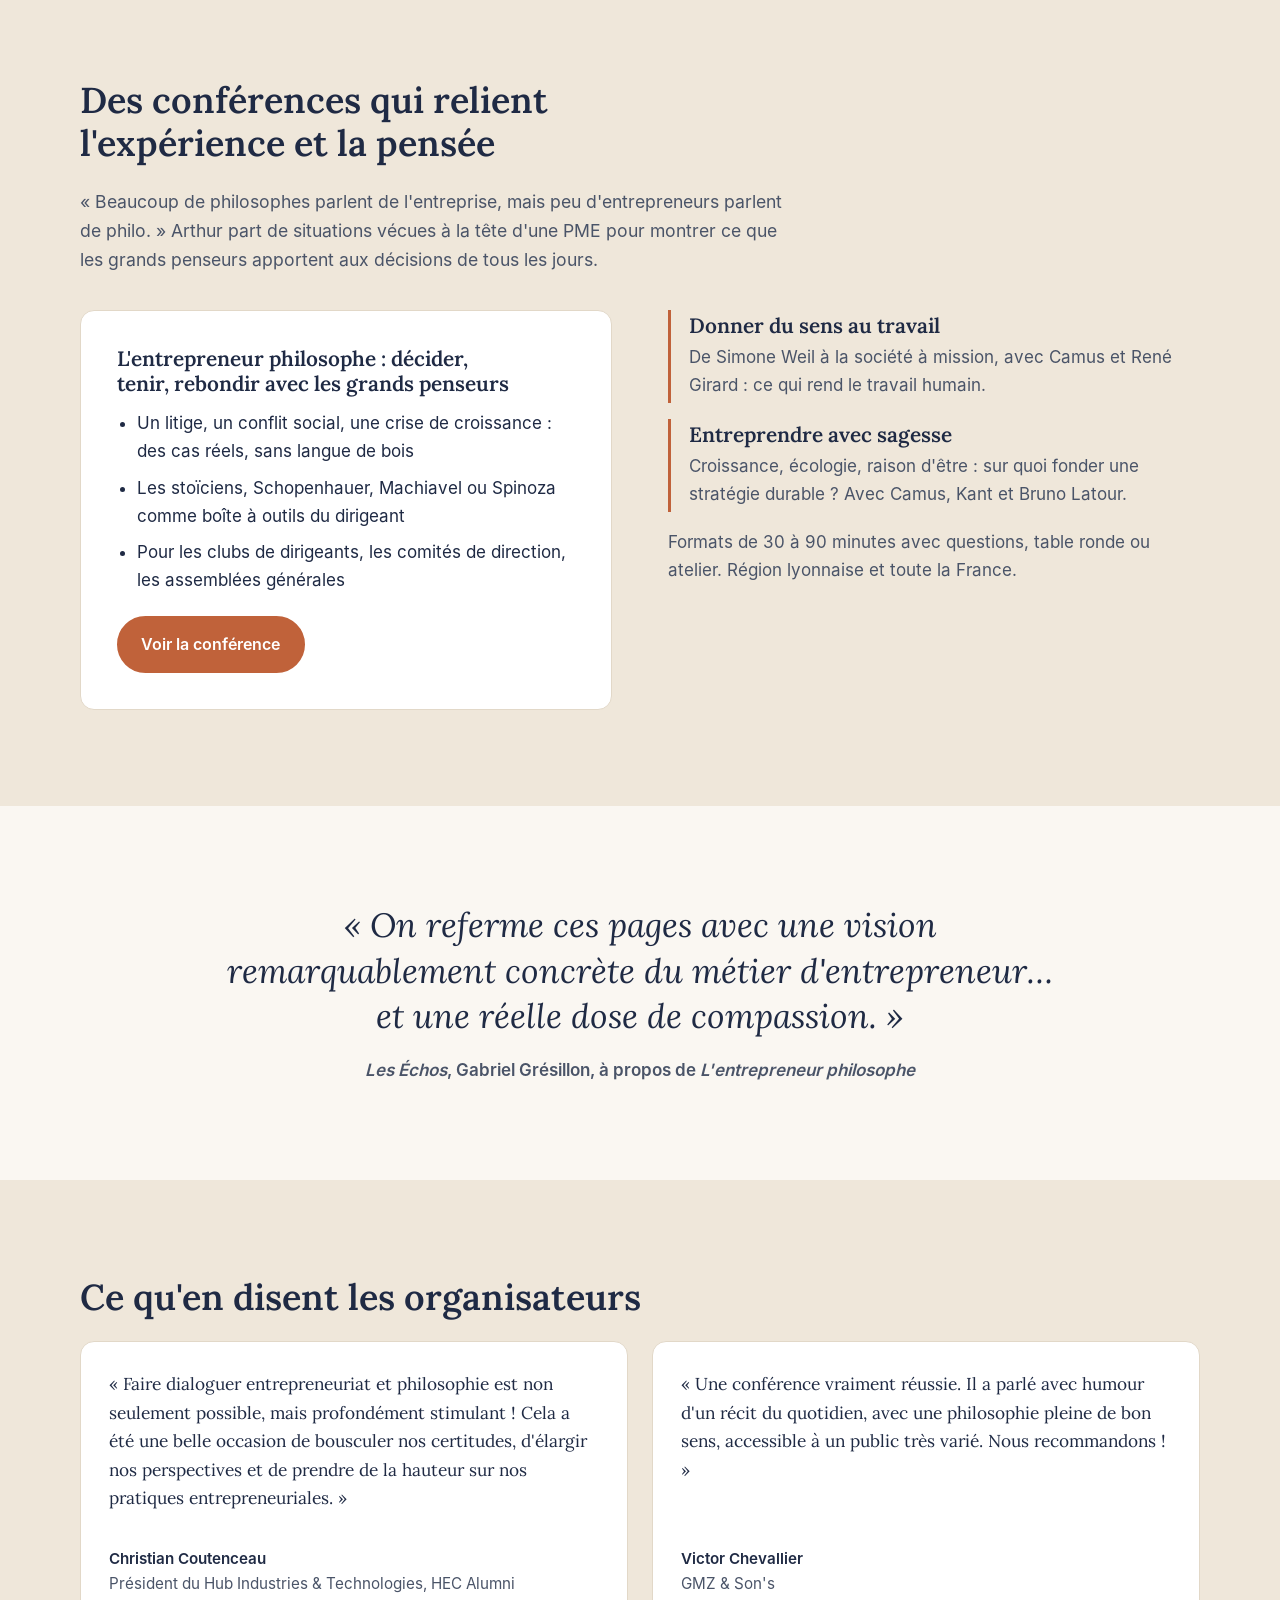
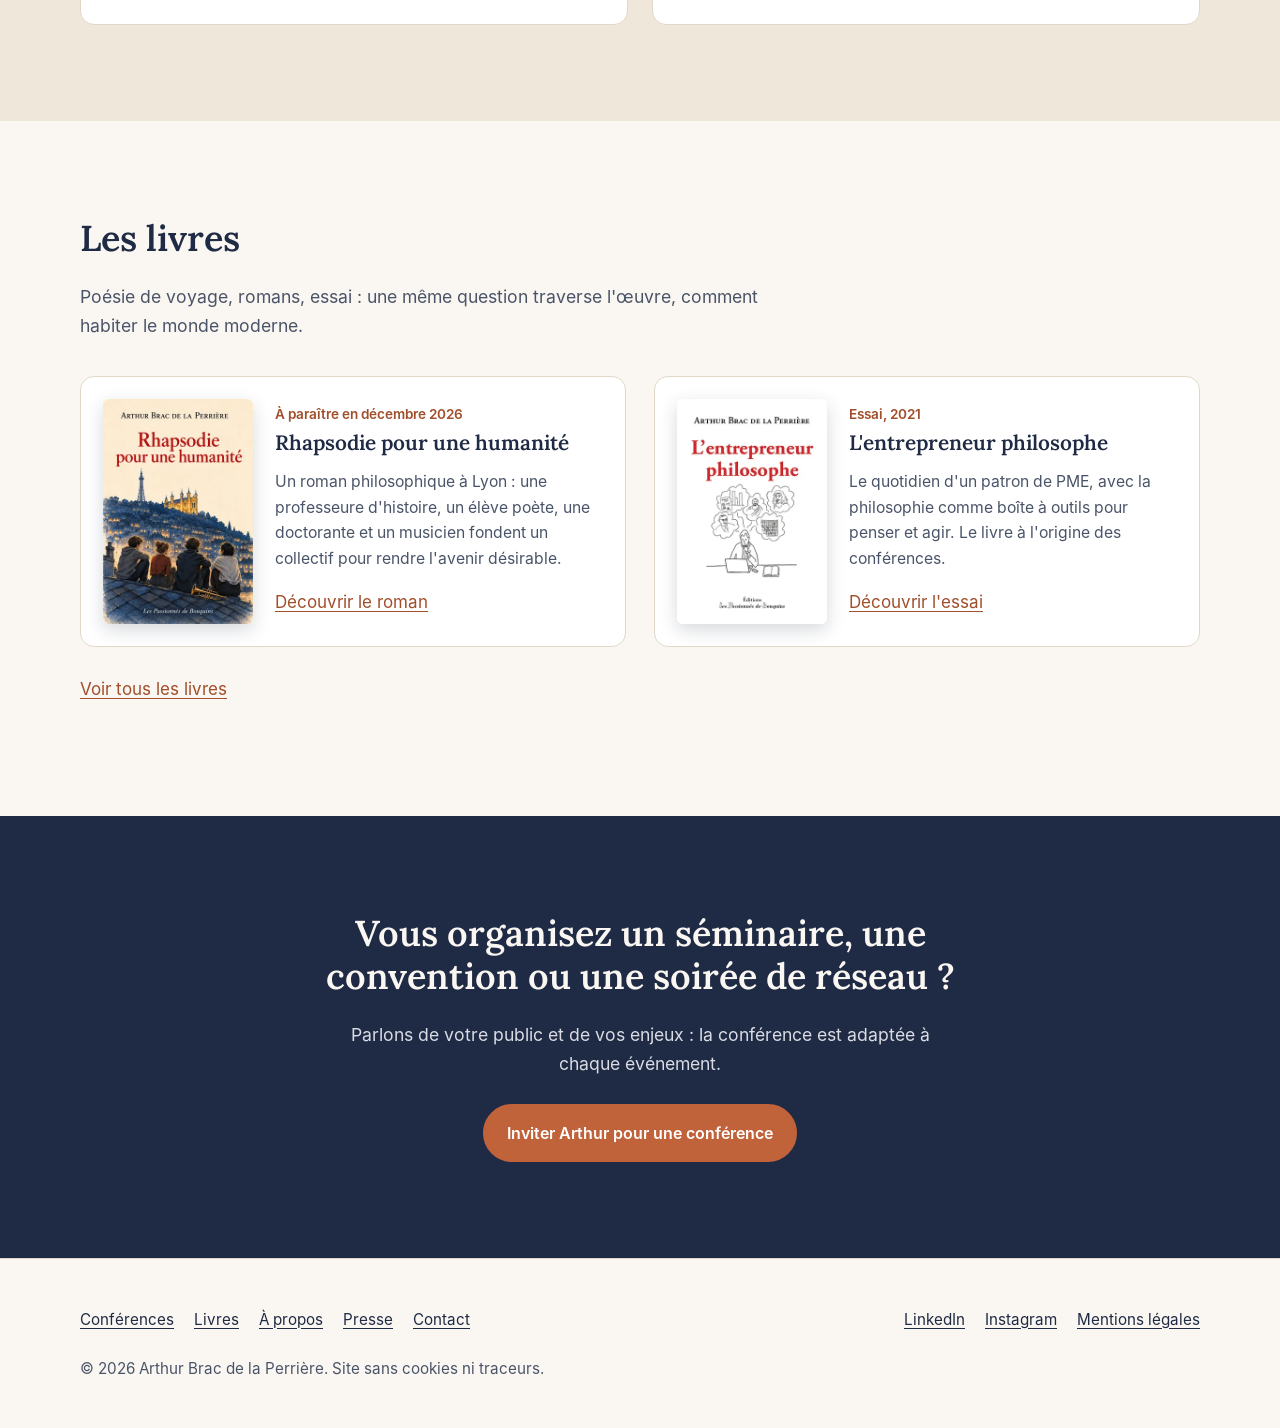
==== commit fc633285: "Accueil : portrait, nouvelle couverture de Rhapsodie" ====
--- a/index.html
+++ b/index.html
@@ -29,7 +29,7 @@
     "@id": "https://arthurbrac.fr/#arthur",
     "name": "Arthur Brac de la Perrière",
     "url": "https://arthurbrac.fr/",
-    "image": "https://arthurbrac.fr/assets/img/portrait.jpg",
+    "image": "https://arthurbrac.fr/assets/img/partage.jpg",
     "jobTitle": "Chef d'entreprise, écrivain et conférencier",
     "description": "Entrepreneur, écrivain et conférencier lyonnais. Il intervient auprès des dirigeants, des réseaux d'entrepreneurs et des écoles sur ce que la philosophie apporte à l'action.",
     "alumniOf": { "@type": "CollegeOrUniversity", "name": "HEC Paris" },
@@ -79,8 +79,12 @@
           </div>
         </div>
         <div class="heros__portrait">
-          <!-- PHOTO : remplacer ce bloc par <img src="assets/img/portrait.webp" alt="Portrait d'Arthur Brac de la Perrière" width="800" height="1000"> -->
-          <div class="provisoire" role="img" aria-label="Emplacement du portrait">Portrait d'Arthur<br>(photo à venir)</div>
+          <!-- PHOTO D'ACCUEIL : pour la changer, remplacer les fichiers portrait-accueil-480.webp et portrait-accueil-800.webp -->
+          <img src="assets/img/photos/portrait-accueil-800.webp"
+               srcset="assets/img/photos/portrait-accueil-480.webp 480w, assets/img/photos/portrait-accueil-800.webp 800w"
+               sizes="(max-width: 880px) 240px, 450px"
+               alt="Arthur Brac de la Perrière, un livre à la main, dans un jardin à Lyon"
+               width="800" height="1000" fetchpriority="high">
         </div>
       </div>
     </section>
@@ -92,7 +96,7 @@
         <ul class="chiffres">
           <li><strong>15 ans</strong><span>à la tête d'entreprises, de l'artisanat à la PME, de la société à mission à l'économie sociale et solidaire</span></li>
           <li><strong>30+</strong><span>conférences depuis 2021 : dirigeants, salariés, réseaux, syndicats, étudiants, lycéens</span></li>
-          <li><strong>7 livres</strong><span>roman, essai, poésie - prix littéraire ARAL 2020</span></li>
+          <li><strong>7 livres</strong><span>roman, essai, poésie<br>prix littéraire ARAL 2020</span></li>
         </ul>
       </div>
     </section>
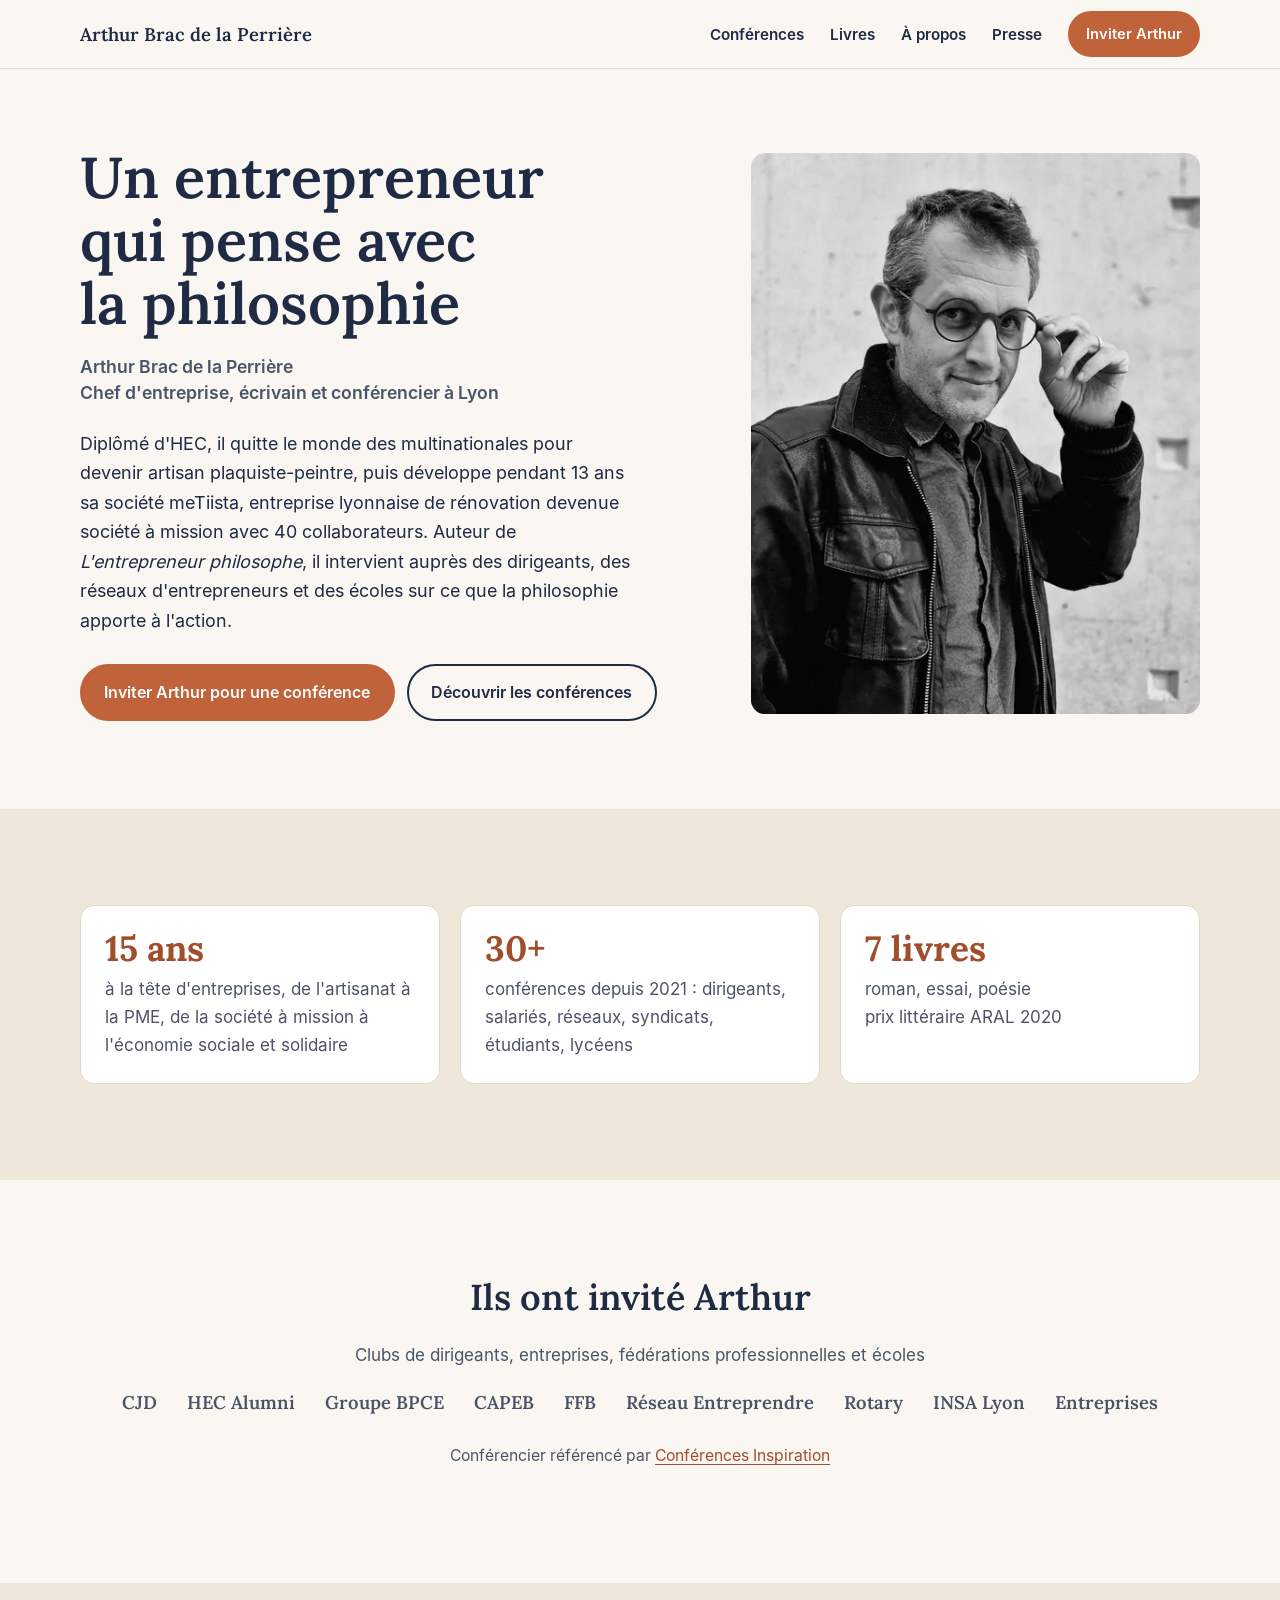
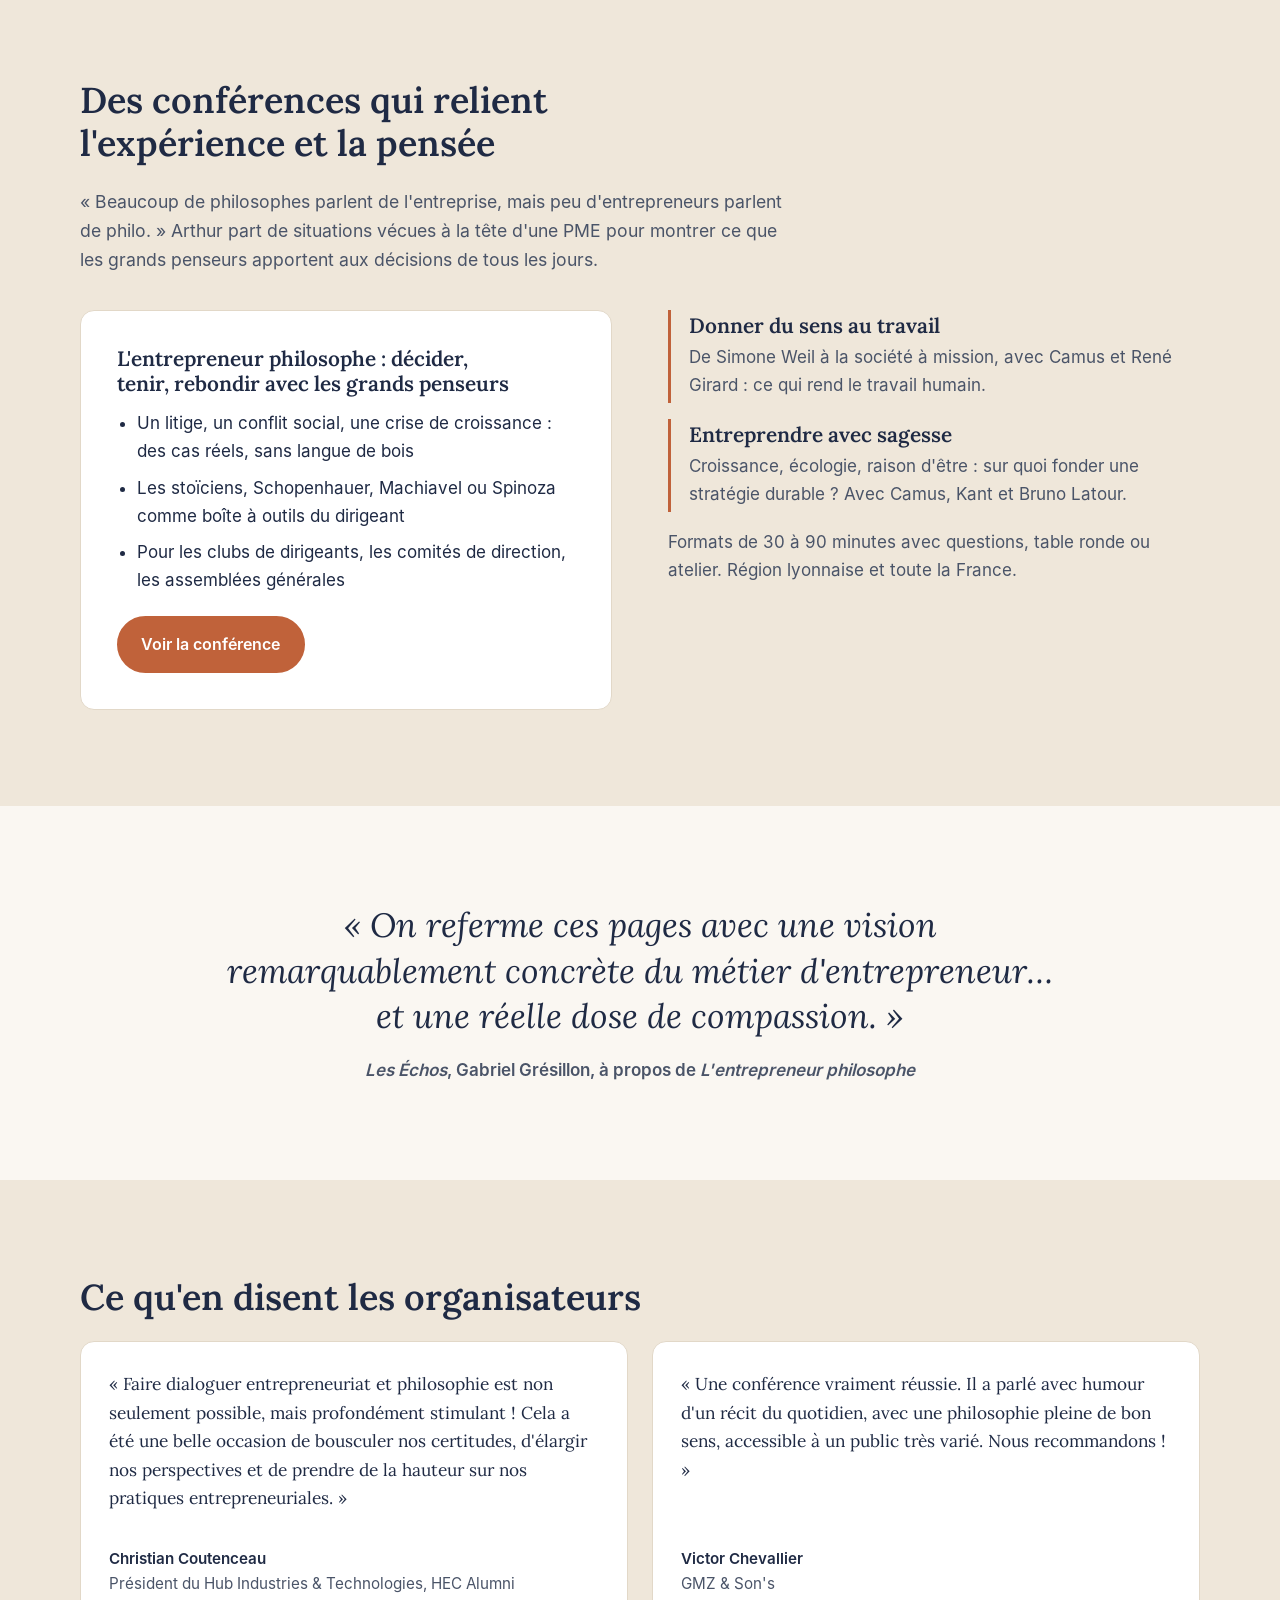
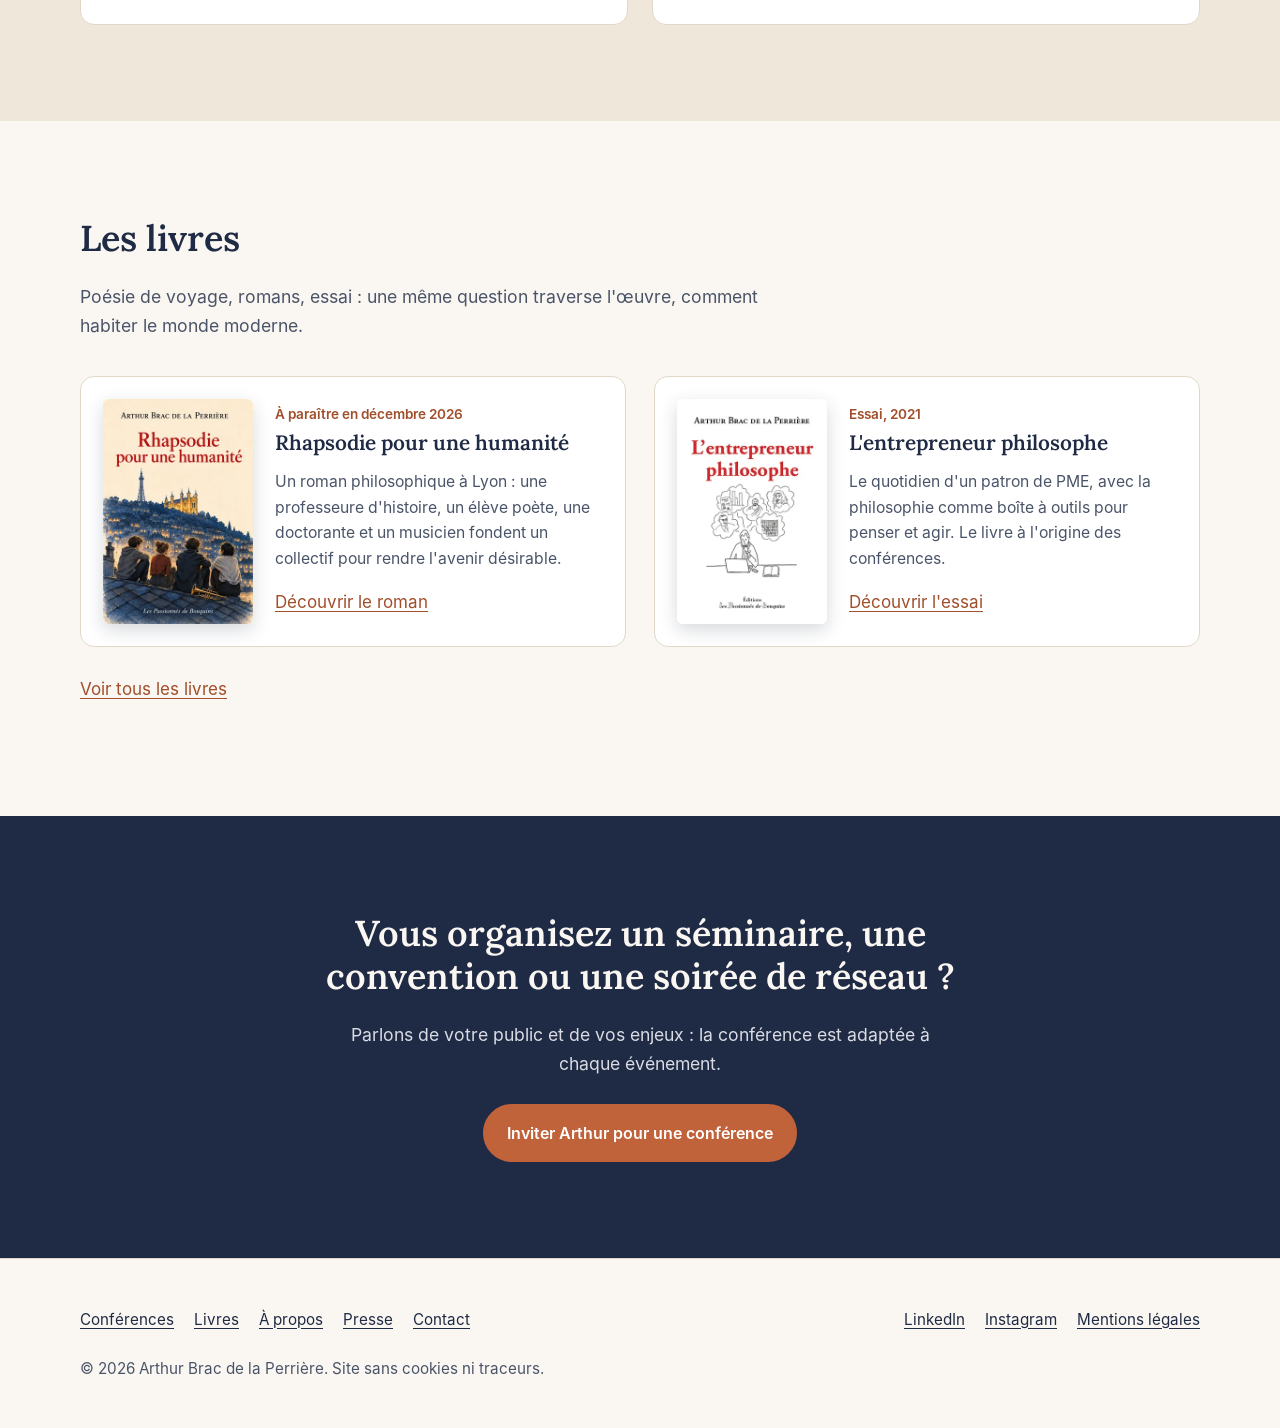
==== commit 2dade9bf: "Accueil : portrait noir et blanc" ====
--- a/index.html
+++ b/index.html
@@ -83,7 +83,7 @@
           <img src="assets/img/photos/portrait-accueil-800.webp"
                srcset="assets/img/photos/portrait-accueil-480.webp 480w, assets/img/photos/portrait-accueil-800.webp 800w"
                sizes="(max-width: 880px) 240px, 450px"
-               alt="Arthur Brac de la Perrière, un livre à la main, dans un jardin à Lyon"
+               alt="Portrait en noir et blanc d'Arthur Brac de la Perrière, la main sur ses lunettes"
                width="800" height="1000" fetchpriority="high">
         </div>
       </div>
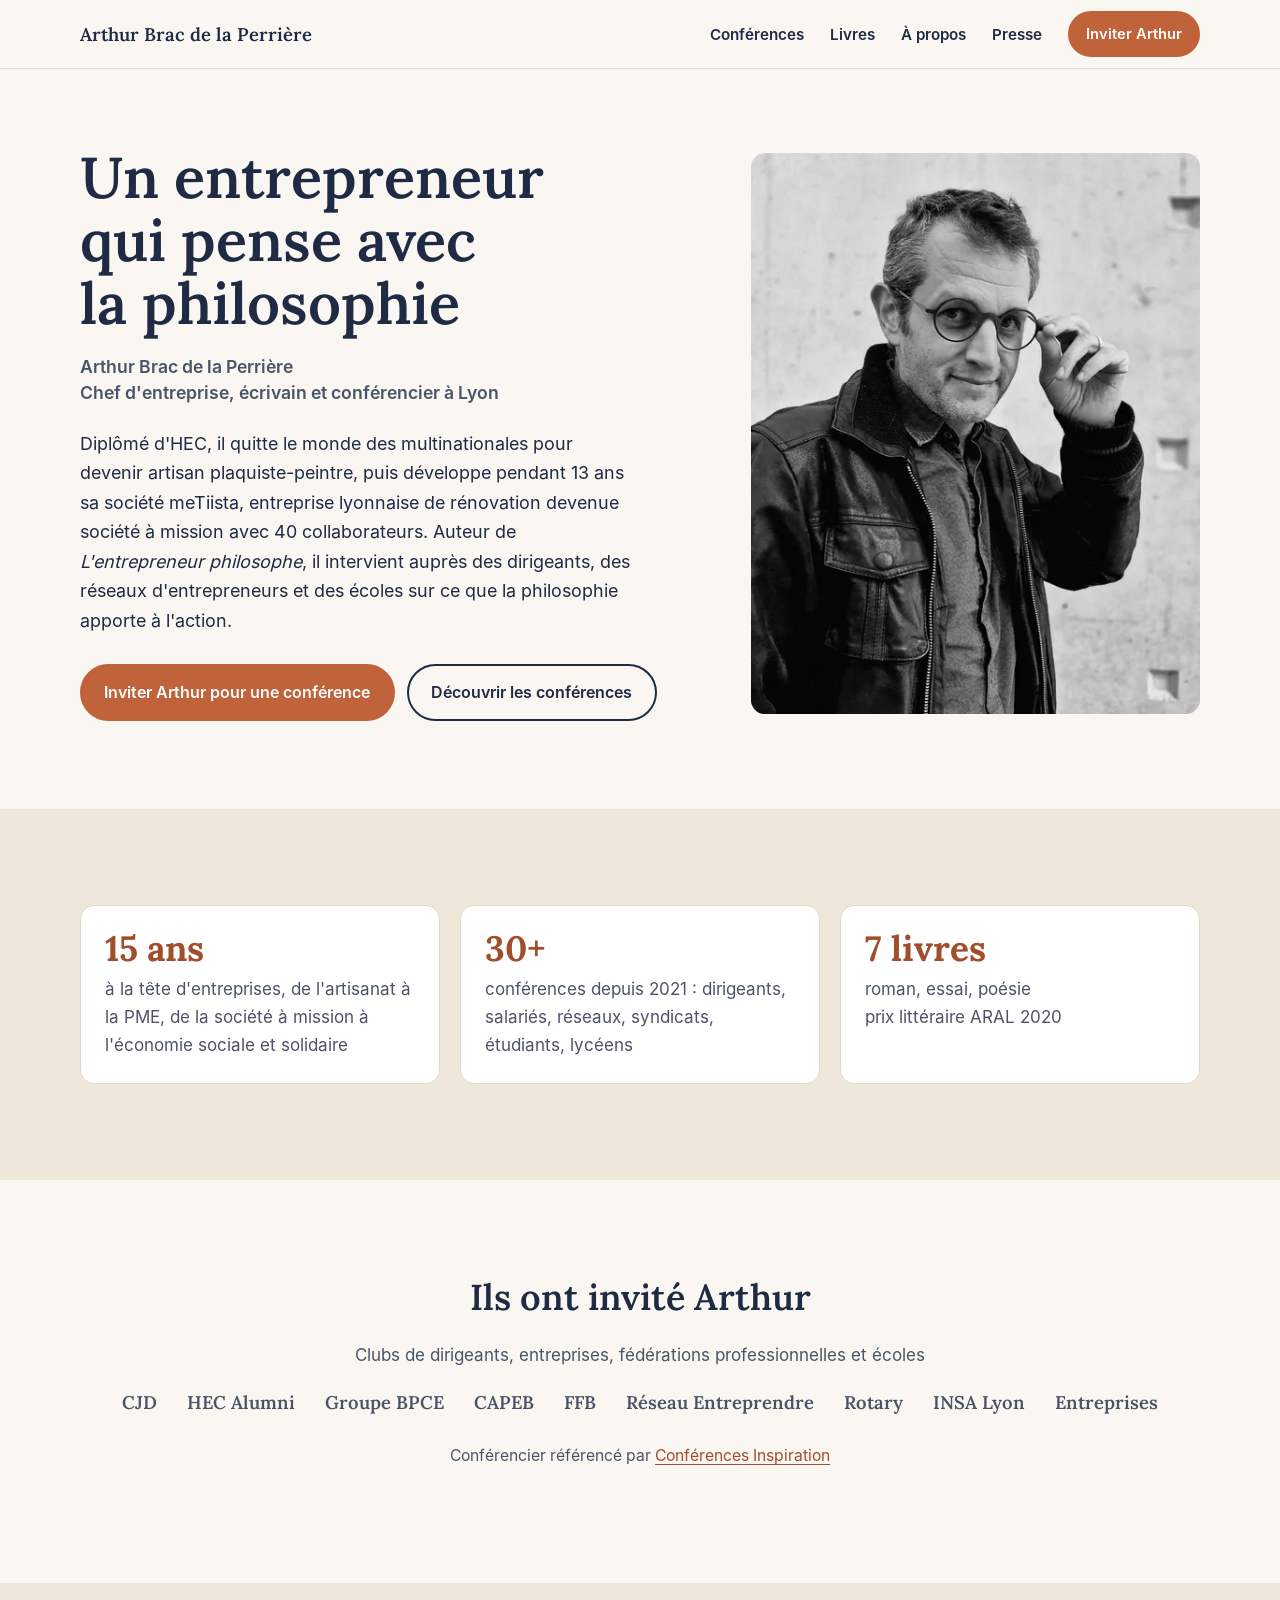
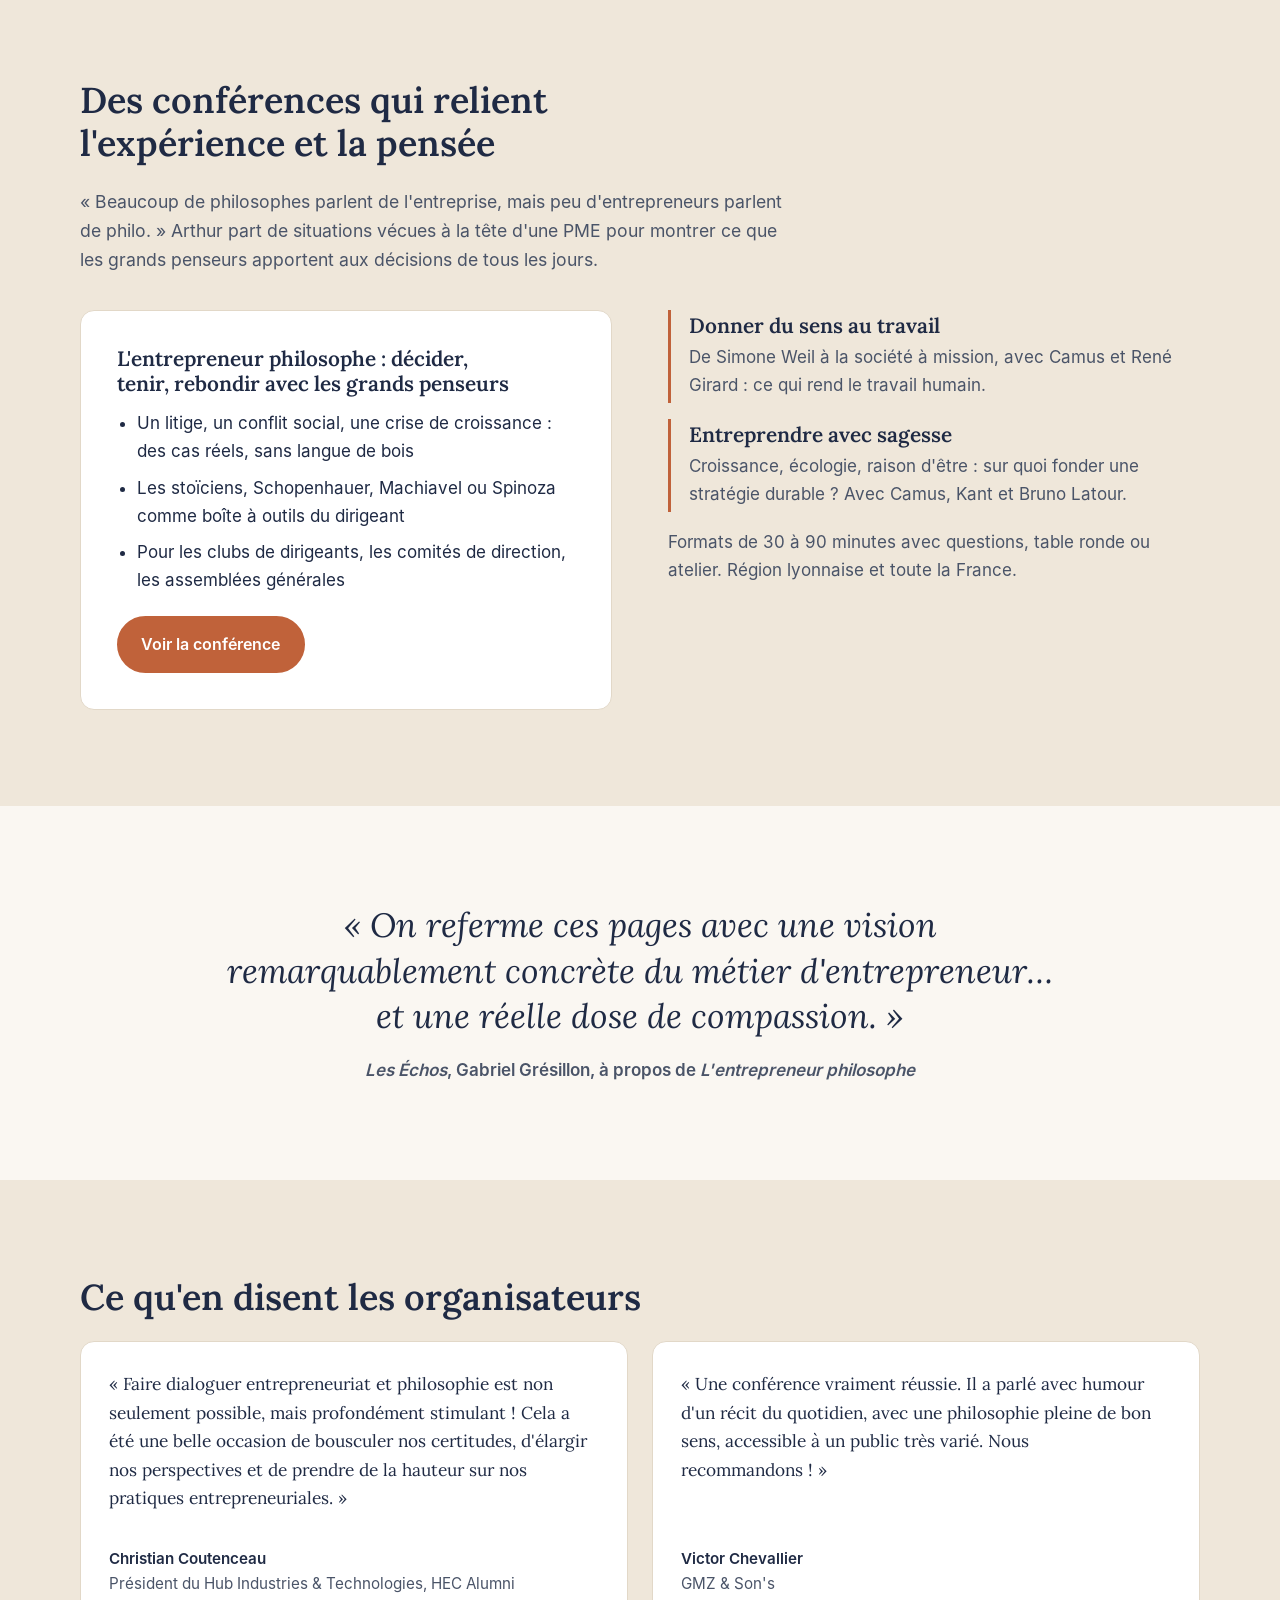
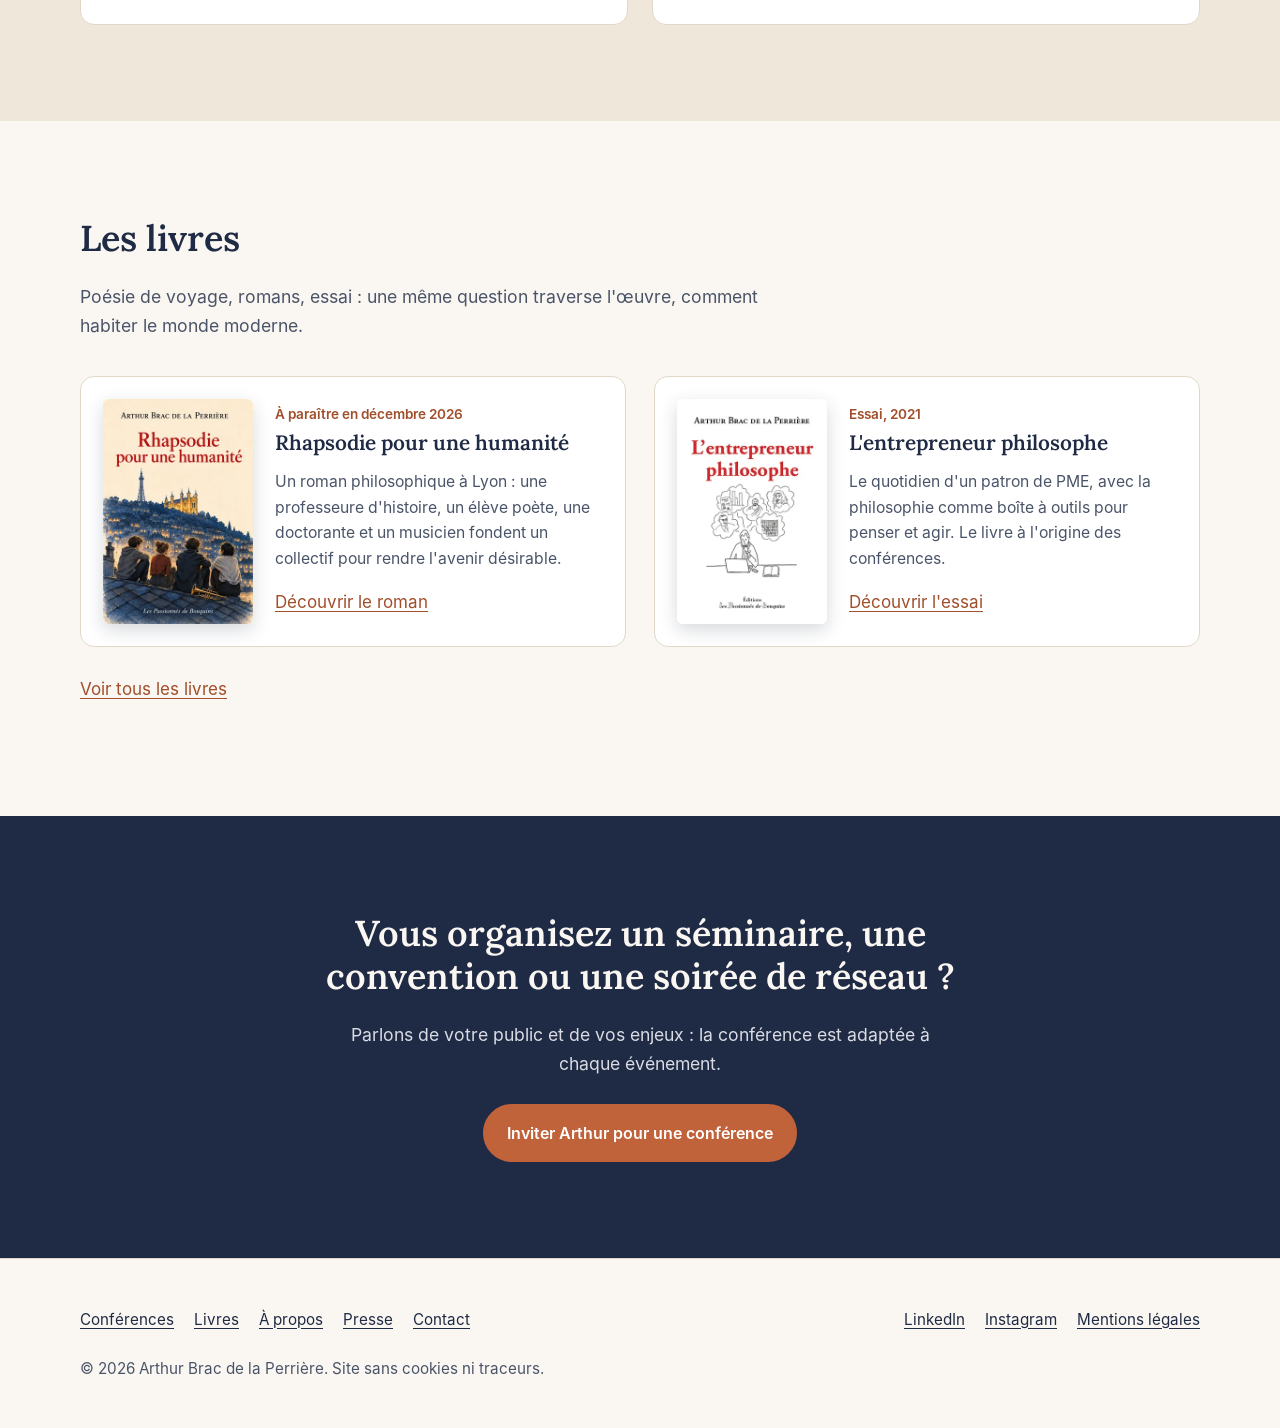
==== commit 0fbf5bea: "Page Conférences - première version ; espaces insécables" ====
--- a/index.html
+++ b/index.html
@@ -4,7 +4,7 @@
   <meta charset="utf-8">
   <meta name="viewport" content="width=device-width, initial-scale=1">
   <title>Arthur Brac de la Perrière - Conférencier philosophie et entreprise, Lyon</title>
-  <meta name="description" content="Chef d'entreprise, écrivain et conférencier à Lyon, Arthur Brac de la Perrière intervient auprès des dirigeants et des équipes : philosophie et entreprise, sens au travail, entrepreneuriat.">
+  <meta name="description" content="Chef d'entreprise, écrivain et conférencier à Lyon, Arthur Brac de la Perrière intervient auprès des dirigeants et des équipes&nbsp;: philosophie et entreprise, sens au travail, entrepreneuriat.">
   <link rel="canonical" href="https://arthurbrac.fr/">
 
   <!-- Aperçu sur les réseaux sociaux (Open Graph) -->
@@ -12,7 +12,7 @@
   <meta property="og:locale" content="fr_FR">
   <meta property="og:site_name" content="Arthur Brac de la Perrière">
   <meta property="og:title" content="Arthur Brac de la Perrière - Un entrepreneur qui pense avec la philosophie">
-  <meta property="og:description" content="Conférences pour les dirigeants et les équipes : philosophie et entreprise, sens au travail, entrepreneuriat. Lyon et toute la France.">
+  <meta property="og:description" content="Conférences pour les dirigeants et les équipes&nbsp;: philosophie et entreprise, sens au travail, entrepreneuriat. Lyon et toute la France.">
   <meta property="og:url" content="https://arthurbrac.fr/">
   <meta property="og:image" content="https://arthurbrac.fr/assets/img/partage.jpg">
   <meta name="twitter:card" content="summary_large_image">
@@ -79,7 +79,7 @@
           </div>
         </div>
         <div class="heros__portrait">
-          <!-- PHOTO D'ACCUEIL : pour la changer, remplacer les fichiers portrait-accueil-480.webp et portrait-accueil-800.webp -->
+          <!-- PHOTO D'ACCUEIL&nbsp;: pour la changer, remplacer les fichiers portrait-accueil-480.webp et portrait-accueil-800.webp -->
           <img src="assets/img/photos/portrait-accueil-800.webp"
                srcset="assets/img/photos/portrait-accueil-480.webp 480w, assets/img/photos/portrait-accueil-800.webp 800w"
                sizes="(max-width: 880px) 240px, 450px"
@@ -95,7 +95,7 @@
         <h2 id="titre-chiffres" class="visuellement-cache">En quelques chiffres</h2>
         <ul class="chiffres">
           <li><strong>15 ans</strong><span>à la tête d'entreprises, de l'artisanat à la PME, de la société à mission à l'économie sociale et solidaire</span></li>
-          <li><strong>30+</strong><span>conférences depuis 2021 : dirigeants, salariés, réseaux, syndicats, étudiants, lycéens</span></li>
+          <li><strong>30+</strong><span>conférences depuis 2021&nbsp;: dirigeants, salariés, réseaux, syndicats, étudiants, lycéens</span></li>
           <li><strong>7 livres</strong><span>roman, essai, poésie<br>prix littéraire ARAL 2020</span></li>
         </ul>
       </div>
@@ -126,13 +126,13 @@
       <div class="conteneur">
         <div class="section__intro">
           <h2 id="titre-conferences">Des conférences qui relient l'expérience et la pensée</h2>
-          <p>« Beaucoup de philosophes parlent de l'entreprise, mais peu d'entrepreneurs parlent de philo. » Arthur part de situations vécues à la tête d'une PME pour montrer ce que les grands penseurs apportent aux décisions de tous les jours.</p>
+          <p>«&nbsp;Beaucoup de philosophes parlent de l'entreprise, mais peu d'entrepreneurs parlent de philo.&nbsp;» Arthur part de situations vécues à la tête d'une PME pour montrer ce que les grands penseurs apportent aux décisions de tous les jours.</p>
         </div>
         <div class="phare">
           <article class="phare__carte">
-            <h3>L'entrepreneur philosophe : décider, tenir, rebondir avec les grands penseurs</h3>
+            <h3>L'entrepreneur philosophe&nbsp;: décider, tenir, rebondir avec les grands penseurs</h3>
             <ul>
-              <li>Un litige, un conflit social, une crise de croissance : des cas réels, sans langue de bois</li>
+              <li>Un litige, un conflit social, une crise de croissance&nbsp;: des cas réels, sans langue de bois</li>
               <li>Les stoïciens, Schopenhauer, Machiavel ou Spinoza comme boîte à outils du dirigeant</li>
               <li>Pour les clubs de dirigeants, les comités de direction, les assemblées générales</li>
             </ul>
@@ -141,11 +141,11 @@
           <div class="autres">
             <article>
               <h3>Donner du sens au travail</h3>
-              <p>De Simone Weil à la société à mission, avec Camus et René Girard : ce qui rend le travail humain.</p>
+              <p>De Simone Weil à la société à mission, avec Camus et René Girard&nbsp;: ce qui rend le travail humain.</p>
             </article>
             <article>
               <h3>Entreprendre avec sagesse</h3>
-              <p>Croissance, écologie, raison d'être : sur quoi fonder une stratégie durable ? Avec Camus, Kant et Bruno Latour.</p>
+              <p>Croissance, écologie, raison d'être&nbsp;: sur quoi fonder une stratégie durable&nbsp;? Avec Camus, Kant et Bruno Latour.</p>
             </article>
             <p>Formats de 30 à 90 minutes avec questions, table ronde ou atelier. Région lyonnaise et toute la France.</p>
           </div>
@@ -157,7 +157,7 @@
     <section class="section" aria-label="Ce qu'en dit la presse">
       <figure class="conteneur citation">
         <blockquote>
-          <p>« On referme ces pages avec une vision remarquablement concrète du métier d'entrepreneur… et une réelle dose de compassion. »</p>
+          <p>«&nbsp;On referme ces pages avec une vision remarquablement concrète du métier d'entrepreneur… et une réelle dose de compassion.&nbsp;»</p>
         </blockquote>
         <figcaption><cite>Les Échos</cite>, Gabriel Grésillon, à propos de <em>L'entrepreneur philosophe</em></figcaption>
       </figure>
@@ -169,11 +169,11 @@
         <h2 id="titre-temoignages">Ce qu'en disent les organisateurs</h2>
         <div class="temoignages">
           <figure class="temoignage">
-            <blockquote><p>« Faire dialoguer entrepreneuriat et philosophie est non seulement possible, mais profondément stimulant ! Cela a été une belle occasion de bousculer nos certitudes, d'élargir nos perspectives et de prendre de la hauteur sur nos pratiques entrepreneuriales. »</p></blockquote>
+            <blockquote><p>«&nbsp;Faire dialoguer entrepreneuriat et philosophie est non seulement possible, mais profondément stimulant&nbsp;! Cela a été une belle occasion de bousculer nos certitudes, d'élargir nos perspectives et de prendre de la hauteur sur nos pratiques entrepreneuriales.&nbsp;»</p></blockquote>
             <figcaption><strong>Christian Coutenceau</strong>Président du Hub Industries &amp; Technologies, HEC Alumni</figcaption>
           </figure>
           <figure class="temoignage">
-            <blockquote><p>« Une conférence vraiment réussie. Il a parlé avec humour d'un récit du quotidien, avec une philosophie pleine de bon sens, accessible à un public très varié. Nous recommandons ! »</p></blockquote>
+            <blockquote><p>«&nbsp;Une conférence vraiment réussie. Il a parlé avec humour d'un récit du quotidien, avec une philosophie pleine de bon sens, accessible à un public très varié. Nous recommandons&nbsp;!&nbsp;»</p></blockquote>
             <figcaption><strong>Victor Chevallier</strong>GMZ &amp; Son's</figcaption>
           </figure>
         </div>
@@ -185,7 +185,7 @@
       <div class="conteneur">
         <div class="section__intro">
           <h2 id="titre-livres">Les livres</h2>
-          <p>Poésie de voyage, romans, essai : une même question traverse l'œuvre, comment habiter le monde moderne.</p>
+          <p>Poésie de voyage, romans, essai&nbsp;: une même question traverse l'œuvre, comment habiter le monde moderne.</p>
         </div>
         <div class="livres-apercu">
           <article class="livre-carte">
@@ -193,7 +193,7 @@
             <div>
               <span class="etiquette">À paraître en décembre 2026</span>
               <h3>Rhapsodie pour une humanité</h3>
-              <p>Un roman philosophique à Lyon : une professeure d'histoire, un élève poète, une doctorante et un musicien fondent un collectif pour rendre l'avenir désirable.</p>
+              <p>Un roman philosophique à Lyon&nbsp;: une professeure d'histoire, un élève poète, une doctorante et un musicien fondent un collectif pour rendre l'avenir désirable.</p>
               <a href="livres/rhapsodie-pour-une-humanite/">Découvrir le roman</a>
             </div>
           </article>
@@ -214,8 +214,8 @@
     <!-- 8. Appel final -->
     <section class="section appel" aria-labelledby="titre-appel">
       <div class="conteneur">
-        <h2 id="titre-appel">Vous organisez un séminaire, une convention ou une soirée de réseau ?</h2>
-        <p>Parlons de votre public et de vos enjeux : la conférence est adaptée à chaque événement.</p>
+        <h2 id="titre-appel">Vous organisez un séminaire, une convention ou une soirée de réseau&nbsp;?</h2>
+        <p>Parlons de votre public et de vos enjeux&nbsp;: la conférence est adaptée à chaque événement.</p>
         <a class="bouton" href="contact/">Inviter Arthur pour une conférence</a>
       </div>
     </section>
--- a/assets/css/style.css
+++ b/assets/css/style.css
@@ -246,3 +246,110 @@
   position: absolute !important; width: 1px; height: 1px; padding: 0; margin: -1px;
   overflow: hidden; clip: rect(0 0 0 0); white-space: nowrap; border: 0;
 }
+
+/* =========================================================
+   Pages intérieures
+   ========================================================= */
+
+/* Fil d'Ariane */
+.ariane { font-size: 0.9rem; color: var(--encre-douce); padding-top: 18px; }
+.ariane ol { list-style: none; margin: 0; padding: 0; display: flex; flex-wrap: wrap; gap: 6px; }
+.ariane li + li::before { content: "›"; margin-right: 6px; color: var(--encre-douce); }
+.ariane a { color: var(--encre-douce); }
+
+/* Bandeau photo en haut de page */
+.bandeau { position: relative; background: #E9E6E1; overflow: hidden; }
+.bandeau__image { width: 100%; height: clamp(320px, 42vw, 560px); object-fit: cover; object-position: left center; }
+.bandeau__texte {
+  position: absolute; top: 50%; right: max(16px, calc((100% - var(--largeur)) / 2));
+  transform: translateY(-50%); width: min(520px, 46%);
+}
+.bandeau__texte h1 { font-size: clamp(2rem, 1.2rem + 2.6vw, 3.2rem); line-height: 1.1; margin-bottom: 14px; }
+.bandeau__texte p { font-size: 1.12rem; color: var(--encre); }
+@media (max-width: 820px) {
+  .bandeau__image { height: 260px; object-position: 20% center; }
+  .bandeau__texte { position: static; transform: none; width: auto; padding: 28px 16px 8px; }
+  .bandeau { background: var(--papier); }
+}
+
+/* Fiches conférences */
+.conf-liste { display: grid; gap: 28px; }
+.conf {
+  background: var(--blanc); border: 1px solid var(--trait); border-radius: var(--rayon);
+  padding: clamp(24px, 4vw, 40px); display: grid; grid-template-columns: 1.2fr 0.8fr; gap: clamp(20px, 4vw, 48px);
+}
+.conf--phare { border: 2px solid var(--accent); }
+.conf__badge { display: inline-block; background: var(--accent); color: var(--blanc); font-size: 0.85rem; font-weight: 600; padding: 4px 12px; border-radius: 999px; margin-bottom: 12px; }
+.conf h2 { font-size: clamp(1.4rem, 1.1rem + 1.2vw, 1.9rem); }
+.conf__pour { color: var(--encre-douce); font-weight: 600; }
+.conf h3 { font-family: var(--sans); font-size: 1rem; font-weight: 600; margin: 18px 0 8px; }
+.conf ul { padding-left: 1.2em; margin: 0; }
+.conf li { margin-bottom: 6px; }
+.conf__cote { background: var(--sable); border-radius: 10px; padding: 20px 22px; align-self: start; }
+.conf__cote h3 { margin-top: 0; }
+.conf__cote p { margin: 0 0 6px; font-size: 0.98rem; }
+.deroule { counter-reset: etape; list-style: none; padding: 0 !important; }
+.deroule li { counter-increment: etape; position: relative; padding-left: 34px; margin-bottom: 10px; }
+.deroule li::before {
+  content: counter(etape); position: absolute; left: 0; top: 1px;
+  width: 24px; height: 24px; border-radius: 50%; background: var(--encre); color: var(--blanc);
+  font-size: 0.8rem; font-weight: 600; display: grid; place-items: center;
+}
+@media (max-width: 820px) { .conf { grid-template-columns: 1fr; } }
+
+/* Formats et infos pratiques */
+.cartes-3 { display: grid; grid-template-columns: repeat(3, 1fr); gap: 20px; }
+.carte { background: var(--blanc); border: 1px solid var(--trait); border-radius: var(--rayon); padding: 24px; }
+.carte h3 { margin-bottom: 8px; }
+.carte p { margin: 0; color: var(--encre-douce); }
+.infos { display: grid; grid-template-columns: repeat(4, 1fr); gap: 20px; margin-top: 28px; }
+.infos div { border-top: 3px solid var(--accent); padding-top: 12px; }
+.infos strong { display: block; margin-bottom: 4px; }
+.infos p { margin: 0; color: var(--encre-douce); font-size: 0.98rem; }
+@media (max-width: 900px) { .cartes-3 { grid-template-columns: 1fr; } .infos { grid-template-columns: 1fr 1fr; } }
+@media (max-width: 520px) { .infos { grid-template-columns: 1fr; } }
+
+/* Galerie photos */
+.galerie { display: grid; grid-template-columns: repeat(6, 1fr); gap: 14px; }
+.galerie figure { margin: 0; position: relative; }
+.galerie img { width: 100%; height: 100%; object-fit: cover; border-radius: 10px; aspect-ratio: 4 / 3; }
+.galerie figcaption { font-size: 0.88rem; color: var(--encre-douce); margin-top: 6px; }
+.galerie .g-large { grid-column: span 4; }
+.galerie .g-moyen { grid-column: span 2; }
+.galerie .g-tiers { grid-column: span 2; }
+.galerie .g-large img { aspect-ratio: 16 / 9; }
+.galerie .g-moyen img { aspect-ratio: auto; height: calc(100% - 28px); }
+@media (max-width: 820px) {
+  .galerie { grid-template-columns: 1fr 1fr; }
+  .galerie .g-large { grid-column: span 2; }
+  .galerie .g-moyen, .galerie .g-tiers { grid-column: span 1; }
+  .galerie .g-moyen img { aspect-ratio: 4 / 5; height: auto; }
+}
+
+/* Vidéos et podcasts */
+.medias { display: grid; grid-template-columns: repeat(3, 1fr); gap: 20px; }
+.media { display: flex; flex-direction: column; background: var(--blanc); border: 1px solid var(--trait); border-radius: var(--rayon); overflow: hidden; text-decoration: none; color: var(--encre); transition: border-color 0.15s; }
+.media:hover { border-color: var(--accent); color: var(--encre); }
+.media__vignette { aspect-ratio: 16 / 9; background: var(--encre); color: var(--papier); display: grid; place-items: center; font-family: var(--serif); font-size: 1.1rem; padding: 16px; text-align: center; }
+.media__vignette img { width: 100%; height: 100%; object-fit: cover; }
+.media__corps { padding: 18px 20px 20px; }
+.media__type { font-size: 0.85rem; font-weight: 600; color: var(--accent-fonce); }
+.media__corps h3 { font-size: 1.1rem; margin: 4px 0 0; }
+@media (max-width: 900px) { .medias { grid-template-columns: 1fr; } }
+
+/* Références par public */
+.refs { display: grid; grid-template-columns: repeat(4, 1fr); gap: 24px; }
+.refs h3 { font-family: var(--sans); font-size: 1rem; font-weight: 600; color: var(--accent-fonce); margin-bottom: 10px; }
+.refs ul { list-style: none; padding: 0; margin: 0; }
+.refs li { padding: 7px 0; border-bottom: 1px solid var(--trait); }
+.refs li span { color: var(--encre-douce); font-size: 0.92rem; }
+@media (max-width: 900px) { .refs { grid-template-columns: 1fr 1fr; } }
+@media (max-width: 520px) { .refs { grid-template-columns: 1fr; } }
+
+.encart-agence { margin-top: 32px; padding: 20px 24px; border-radius: var(--rayon); background: var(--sable); display: flex; flex-wrap: wrap; gap: 12px 24px; align-items: center; justify-content: space-between; }
+.encart-agence p { margin: 0; }
+.galerie--simple { grid-template-columns: repeat(3, 1fr); }
+.galerie--simple img { aspect-ratio: 4 / 3; }
+@media (max-width: 820px) { .galerie--simple { grid-template-columns: 1fr 1fr; } }
+@media (max-width: 480px) { .galerie--simple { grid-template-columns: 1fr; } }
+.media__vignette:has(img) { padding: 0; }
